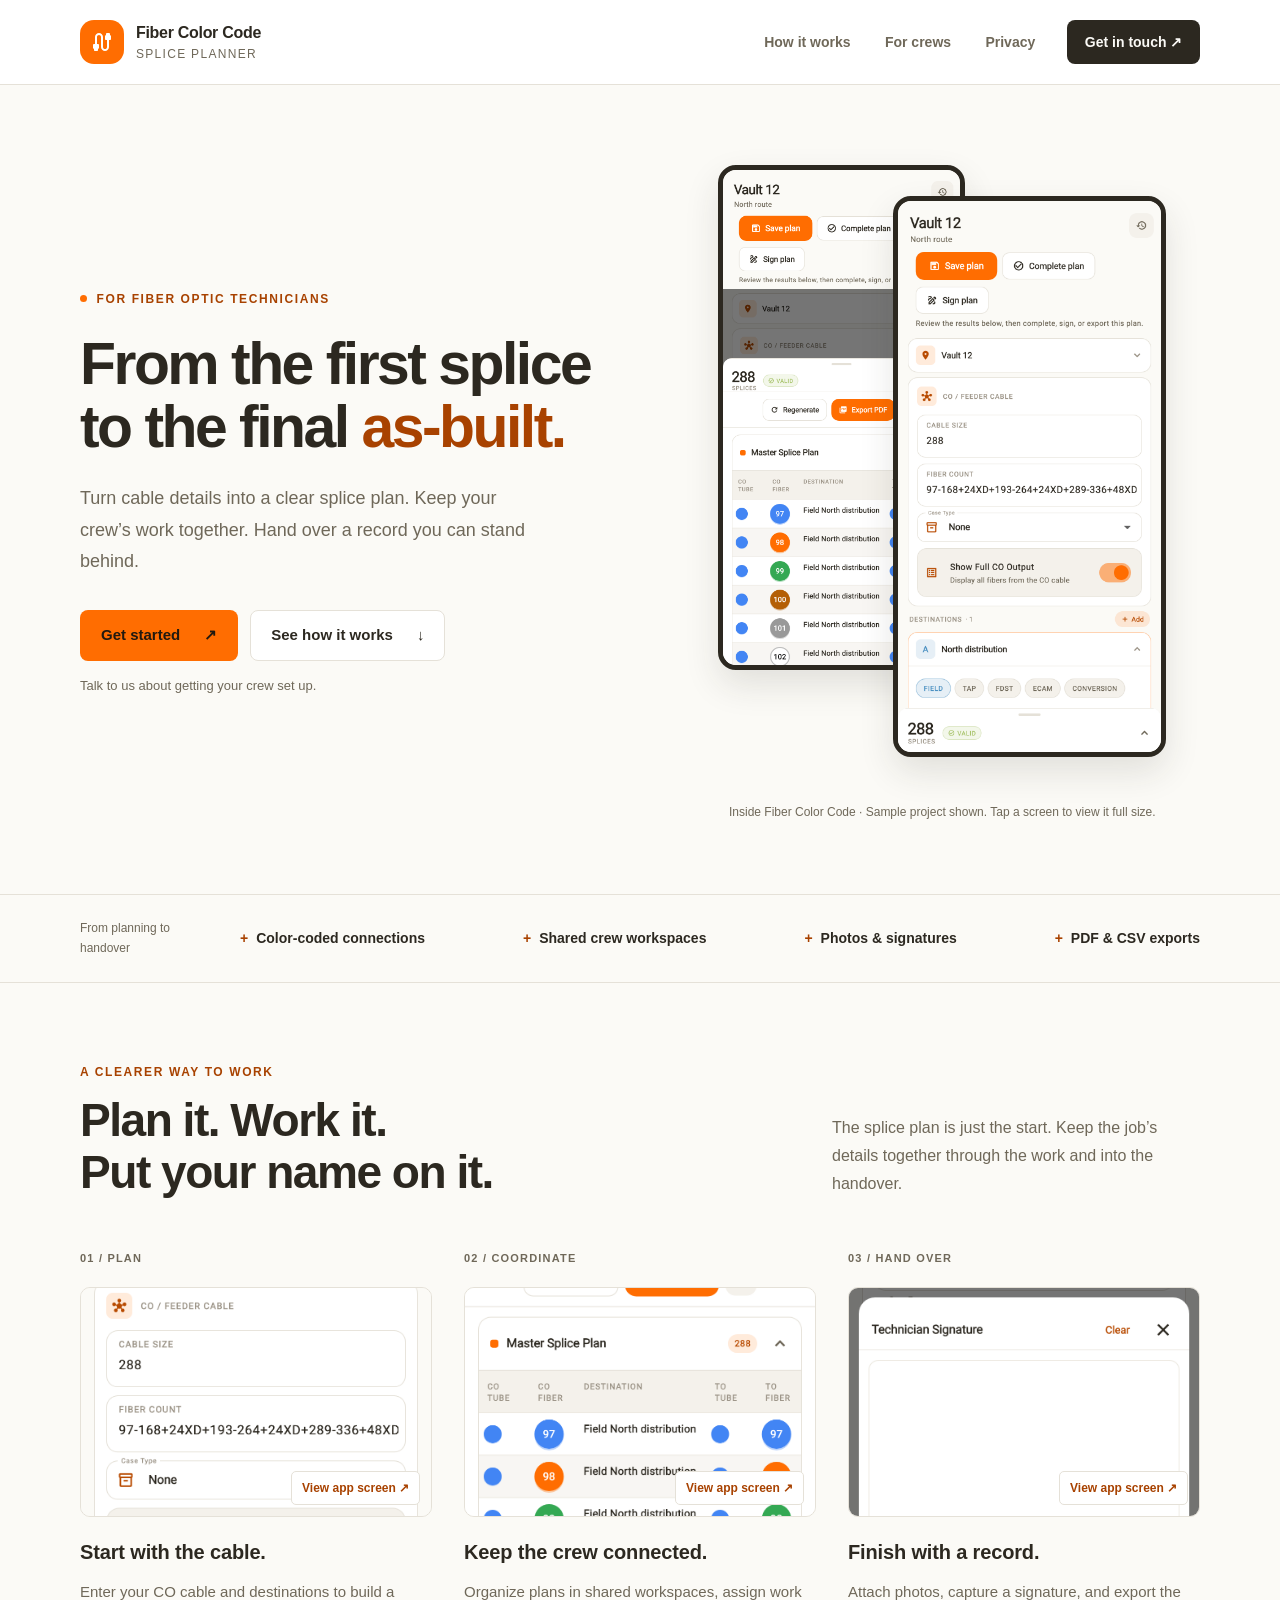
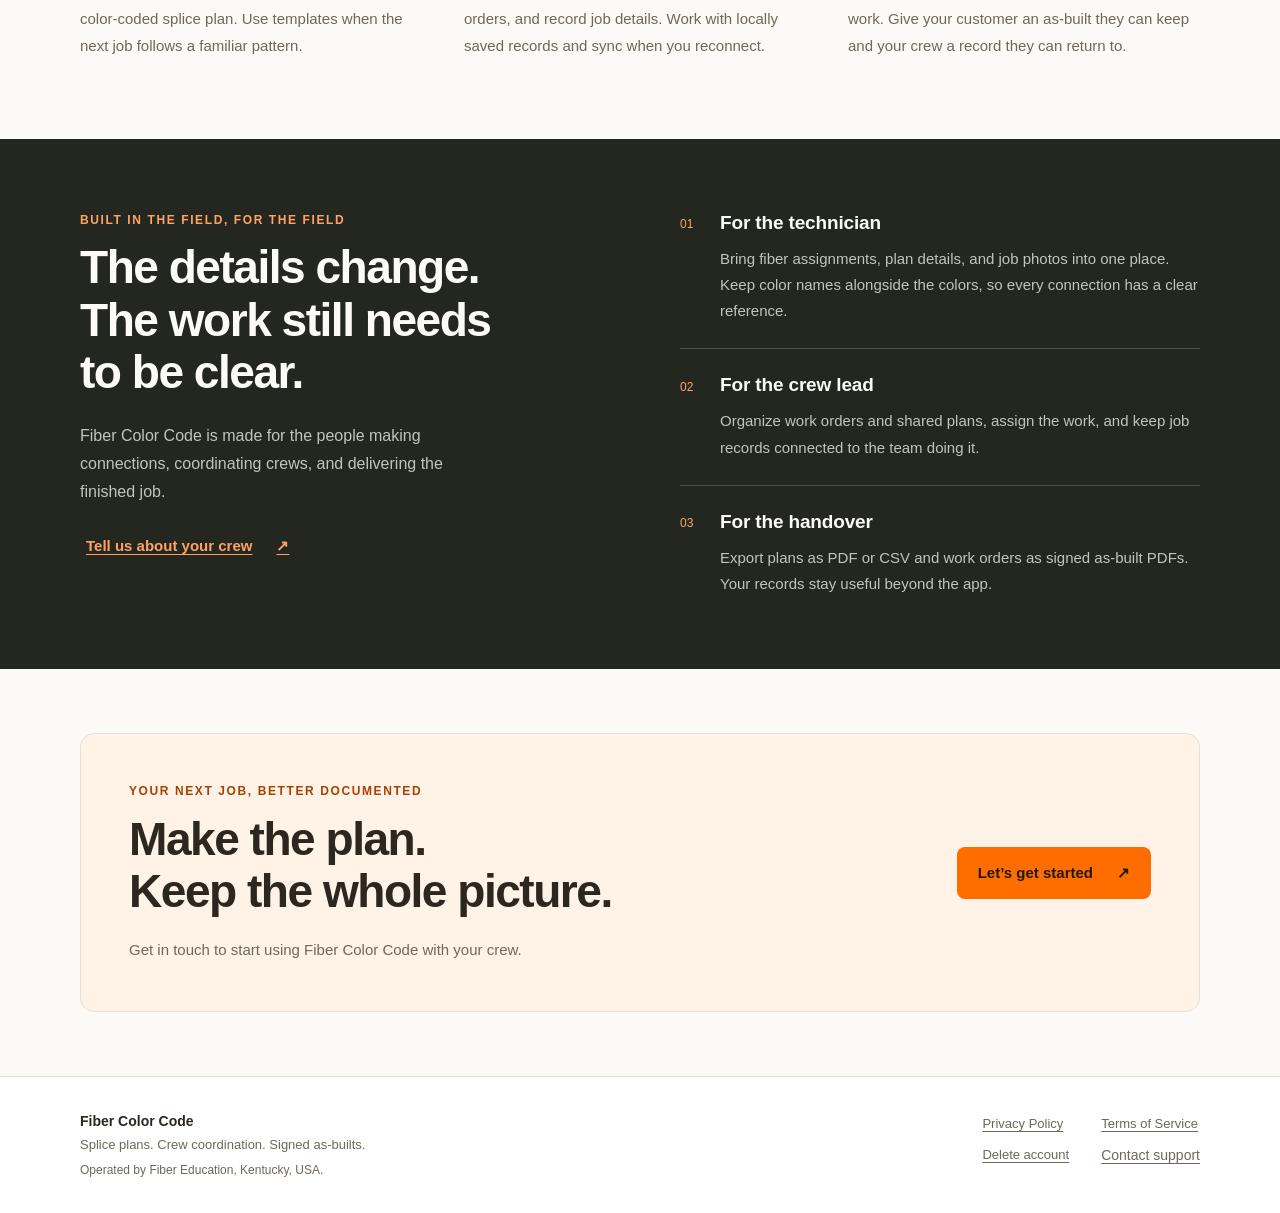
==== index.html @ 075bc96a "Simplify screenshot viewer to image and discreet X" ====
<!doctype html>
<html lang="en">
<head>
<meta charset="utf-8">
<meta name="viewport" content="width=device-width, initial-scale=1">
<meta name="color-scheme" content="light dark">
<title>Fiber Color Code — Splice plans to signed as-builts</title>
<meta name="description" content="Build color-coded splice plans, coordinate your crew, and export signed as-builts with Fiber Color Code.">
<link rel="stylesheet" href="/style.css?v=4560c8ddd776">
<script src="/contact.js?v=d5b825970e53" defer></script>
<script src="/image-viewer.js?v=59cd17def56f" defer></script>
</head>
<body class="product-page">
<a class="skip" href="#main">Skip to content</a>
<header class="site"><div class="wrap">
  <a class="brand" href="/">
    <span class="tile" aria-hidden="true"><svg viewBox="0 -960 960 960"><path d="M200-120q-17 0-28.5-11.5T160-160v-40q-11-11-25.5-17.5T120-240v-120q0-17 11.5-28.5T160-400h40v-280q0-66 47-113t113-47q66 0 113 47t47 113v400q0 33 23.5 56.5T600-200q33 0 56.5-23.5T680-280v-280h-40q-17 0-28.5-11.5T600-600v-120q0-16 14.5-22.5T640-760v-40q0-17 11.5-28.5T680-840h80q17 0 28.5 11.5T800-800v40q11 11 25.5 17.5T840-720v120q0 17-11.5 28.5T800-560h-40v280q0 66-47 113t-113 47q-66 0-113-47t-47-113v-400q0-33-23.5-56.5T360-760q-33 0-56.5 23.5T280-680v280h40q17 0 28.5 11.5T360-360v120q0 16-14.5 22.5T320-200v40q0 17-11.5 28.5T280-120h-80Z"/></svg></span>
    <span class="words">
      <span class="name">Fiber Color Code</span>
      <span class="tag">SPLICE PLANNER</span>
    </span>
  </a>
  <nav aria-label="Main navigation">
    <a href="#workflow">How it works</a>
    <a href="#built-for-crews">For crews</a>
    <a href="/privacy/">Privacy</a>
    <button type="button" class="nav-cta" data-contact>Get in touch <span aria-hidden="true">↗</span></button>
  </nav>
</div></header>

<main id="main" tabindex="-1">
  <section class="product-hero wrap" aria-labelledby="hero-title">
    <div class="hero-copy">
      <p class="eyebrow"><span class="live-dot" aria-hidden="true"></span> For fiber optic technicians</p>
      <h1 id="hero-title">From the first splice<br>to the final <span>as-built.</span></h1>
      <p class="hero-description">Turn cable details into a clear splice plan. Keep your crew’s work together. Hand over a record you can stand behind.</p>
      <div class="hero-actions">
        <button type="button" class="button button-primary" data-contact>Get started <span aria-hidden="true">↗</span></button>
        <a class="button button-secondary" href="#workflow">See how it works <span aria-hidden="true">↓</span></a>
      </div>
      <p class="cta-detail">Talk to us about getting your crew set up.</p>
    </div>
    <figure class="app-showcase">
      <div class="app-screens">
        <a class="app-screen screen-editor" href="/assets/screenshots/plan-editor.png?v=f2ea2e2672f4" aria-label="View full screenshot of the plan editor"><img src="/assets/screenshots/plan-editor.png?v=f2ea2e2672f4" width="860" height="1800" alt="Fiber Color Code plan editor showing Vault 12, a 288-fiber feeder cable with count 97-168+24XD+193-264+24XD+289-336+48XD, and the North distribution destination." decoding="async"></a>
        <a class="app-screen screen-results" href="/assets/screenshots/splice-results.png?v=2e73257bfc4d" aria-label="View full screenshot of the splice results"><img src="/assets/screenshots/splice-results.png?v=2e73257bfc4d" width="860" height="1800" alt="The app’s master splice plan with color-coded tube and fiber assignments, 288 fiber positions, and PDF export." fetchpriority="high" decoding="async"></a>
      </div>
      <figcaption>Inside Fiber Color Code · Sample project shown. Tap a screen to view it full size.</figcaption>
    </figure>
  </section>

  <div class="capability-band">
    <div class="wrap"><p>From planning to handover</p><ul><li>Color-coded connections</li><li>Shared crew workspaces</li><li>Photos &amp; signatures</li><li>PDF &amp; CSV exports</li></ul></div>
  </div>

  <section class="workflow-section wrap" id="workflow" aria-labelledby="workflow-title">
    <div class="section-heading"><div><p class="eyebrow">A clearer way to work</p><h2 id="workflow-title">Plan it. Work it.<br>Put your name on it.</h2></div><p>The splice plan is just the start. Keep the job’s details together through the work and into the handover.</p></div>
    <div class="workflow-grid">
      <article class="workflow-step"><span class="step-number">01 / PLAN</span><a class="screenshot-detail editor-detail" href="/assets/screenshots/plan-editor.png?v=f2ea2e2672f4"><img src="/assets/screenshots/plan-editor.png?v=f2ea2e2672f4" width="860" height="1800" alt="The actual plan editor with feeder cable and destination settings." loading="lazy" decoding="async"><span>View app screen <span aria-hidden="true">↗</span></span></a><h3>Start with the cable.</h3><p>Enter your CO cable and destinations to build a color-coded splice plan. Use templates when the next job follows a familiar pattern.</p></article>
      <article class="workflow-step"><span class="step-number">02 / COORDINATE</span><a class="screenshot-detail results-detail" href="/assets/screenshots/splice-results.png?v=2e73257bfc4d"><img src="/assets/screenshots/splice-results.png?v=2e73257bfc4d" width="860" height="1800" alt="The actual color-coded master splice plan and its PDF export action." loading="lazy" decoding="async"><span>View app screen <span aria-hidden="true">↗</span></span></a><h3>Keep the crew connected.</h3><p>Organize plans in shared workspaces, assign work orders, and record job details. Work with locally saved records and sync when you reconnect.</p></article>
      <article class="workflow-step"><span class="step-number">03 / HAND OVER</span><a class="screenshot-detail signature-detail" href="/assets/screenshots/technician-signature.png?v=12bd86e77040"><img src="/assets/screenshots/technician-signature.png?v=12bd86e77040" width="860" height="1800" alt="The actual technician signature screen with the drawing area and Save Signature button." loading="lazy" decoding="async"><span>View app screen <span aria-hidden="true">↗</span></span></a><h3>Finish with a record.</h3><p>Attach photos, capture a signature, and export the work. Give your customer an as-built they can keep and your crew a record they can return to.</p></article>
    </div>
  </section>

  <section class="crew-section" id="built-for-crews" aria-labelledby="crew-title">
    <div class="wrap crew-layout">
      <div><p class="eyebrow">Built in the field, for the field</p><h2 id="crew-title">The details change.<br>The work still needs<br>to be clear.</h2><p class="crew-intro">Fiber Color Code is made for the people making connections, coordinating crews, and delivering the finished job.</p><button type="button" class="text-link" data-contact>Tell us about your crew <span aria-hidden="true">↗</span></button></div>
      <div class="crew-use-cases">
        <div><span class="role-index">01</span><div><h3>For the technician</h3><p>Bring fiber assignments, plan details, and job photos into one place. Keep color names alongside the colors, so every connection has a clear reference.</p></div></div>
        <div><span class="role-index">02</span><div><h3>For the crew lead</h3><p>Organize work orders and shared plans, assign the work, and keep job records connected to the team doing it.</p></div></div>
        <div><span class="role-index">03</span><div><h3>For the handover</h3><p>Export plans as PDF or CSV and work orders as signed as-built PDFs. Your records stay useful beyond the app.</p></div></div>
      </div>
    </div>
  </section>

  <section class="closing-section wrap" aria-labelledby="closing-title">
    <div class="closing-card"><div><p class="eyebrow">Your next job, better documented</p><h2 id="closing-title">Make the plan.<br>Keep the whole picture.</h2><p>Get in touch to start using Fiber Color Code with your crew.</p></div><button type="button" class="button button-primary" data-contact>Let’s get started <span aria-hidden="true">↗</span></button></div>
  </section>
</main>

<footer class="site product-footer"><div class="wrap">
  <div><strong>Fiber Color Code</strong><p>Splice plans. Crew coordination. Signed as-builts.</p><small>Operated by Fiber Education, Kentucky, USA.</small></div>
  <nav aria-label="Legal and support"><a href="/privacy/">Privacy Policy</a><a href="/terms/">Terms of Service</a><a href="/delete-account/">Delete account</a><button type="button" data-contact>Contact support</button></nav>
</div></footer>
<dialog id="image-viewer" aria-label="App screenshot">
  <button class="image-viewer-close" type="button" aria-label="Close image viewer" autofocus><span aria-hidden="true">×</span></button>
  <div class="image-viewer-stage"><img alt=""></div>
</dialog>
<dialog id="contact-dialog" aria-labelledby="contact-title" aria-describedby="contact-description">
  <button class="dialog-close" type="button" aria-label="Close contact form">×</button>
  <p class="eyebrow">Let’s talk</p>
  <h2 id="contact-title">Let’s talk about your organization.</h2>
  <p id="contact-description">Tell us about your company and what you need from the Organization plan. We’ll get back to you by email.</p>
  <form id="contact-form">
    <div class="contact-fields">
      <label>Name <input name="name" autocomplete="name" maxlength="100" required autofocus></label>
      <label>Email <input name="email" type="email" autocomplete="email" maxlength="254" required></label>
      <label>Company <span class="optional">(optional)</span><input name="company" autocomplete="organization" maxlength="150"></label>
      <label>Phone <span class="optional">(optional)</span><input name="phone" type="tel" autocomplete="tel" maxlength="50"></label>
    </div>
    <label class="contact-message">How can we help?<textarea name="message" rows="4" maxlength="5000" required></textarea></label>
    <div class="contact-trap" aria-hidden="true"><label>Leave this blank<input name="website" tabindex="-1" autocomplete="off"></label></div>
    <p class="contact-privacy">We’ll use these details to respond to your inquiry. <a href="/privacy/" target="_blank" rel="noopener">Privacy Policy</a></p>
    <p id="contact-status" role="status" aria-live="polite" tabindex="-1" hidden></p>
    <button class="button button-primary contact-submit" type="submit">Send message <span aria-hidden="true">↗</span></button>
  </form>
  <div id="contact-success" hidden>
    <p>Thanks for reaching out. We’ll reply to the email address you provided.</p>
    <button class="button button-primary" type="button" data-contact-done>Done</button>
  </div>
</dialog>
<noscript><p class="wrap">Please enable JavaScript to use the contact form. You can also reach us at support@fibercolorcode.app.</p></noscript>
</body>
</html>
---- style.css ----
/* Shared styles for the product site and legal pages. */
:root {
  color-scheme: light;
  --bg: #fbfaf6;
  --surface1: #fff;
  --surface2: #f4f1eb;
  --stroke: #e5e1d8;
  --text: #2c2820;
  --textDim: #6f6859;
  --accent: #ff6d01;
  --accentText: #a84200;
  --accentSoft: #fff2e7;
}
@media (prefers-color-scheme: dark) {
  :root:not([data-theme="light"]) {
    color-scheme: dark;
    --bg: #1a1814;
    --surface1: #211f1a;
    --surface2: #28251f;
    --stroke: #494338;
    --text: #f7f4ef;
    --textDim: #beb5a8;
    --accentText: #ff9c59;
    --accentSoft: #35271c;
  }
}
:root[data-theme="dark"] {
  color-scheme: dark;
  --bg: #1a1814;
  --surface1: #211f1a;
  --surface2: #28251f;
  --stroke: #494338;
  --text: #f7f4ef;
  --textDim: #beb5a8;
  --accentText: #ff9c59;
  --accentSoft: #35271c;
}
* { box-sizing: border-box; }
html { -webkit-text-size-adjust: 100%; scroll-padding-top: 2rem; }
body {
  margin: 0;
  background: var(--bg);
  color: var(--text);
  font-family: -apple-system, BlinkMacSystemFont, "Segoe UI", Roboto, "Helvetica Neue", Arial, sans-serif;
  font-size: 17px;
  line-height: 1.75;
  overflow-wrap: anywhere;
}
a { color: var(--accentText); text-underline-offset: .2em; text-decoration-thickness: 1px; }
a:hover { text-decoration-thickness: 2px; }
.wrap { max-width: 74rem; margin: 0 auto; padding: 3.5rem 2rem 4rem; }
header.site { background: var(--surface1); border-bottom: 1px solid var(--stroke); }
header.site .wrap { padding-top: 1.25rem; padding-bottom: 1.25rem; display: flex; align-items: center; justify-content: space-between; gap: 1.5rem; }
.brand { display: inline-flex; align-items: center; gap: 12px; text-decoration: none; }
.brand .tile { width: 44px; height: 44px; flex: none; border-radius: 14px; background: var(--accent); display: grid; place-items: center; }
.brand .tile svg { width: 24px; height: 24px; fill: white; }
.brand .words { display: flex; flex-direction: column; gap: 5px; }
.brand .name { font-size: 16px; line-height: 1.2; font-weight: 750; letter-spacing: -.3px; color: var(--text); }
.brand .tag { font-size: 12px; letter-spacing: 1.3px; line-height: 1.2; color: var(--textDim); }
header.site nav { display: flex; gap: .35rem; flex-wrap: wrap; }
header.site nav a { padding: .6rem .9rem; font-size: 14px; font-weight: 600; color: var(--textDim); text-decoration: none; border-radius: 8px; }
header.site nav a:hover { background: var(--surface2); color: var(--text); }
header.site nav a[aria-current="page"] { background: var(--accentSoft); color: var(--accentText); }
h1, h2, h3 { line-height: 1.25; text-wrap: balance; }
h1 { font-size: clamp(2.2rem, 4.5vw, 3.4rem); margin: 0 0 1rem; letter-spacing: -1.6px; font-weight: 750; }
h2 { font-size: 1.35rem; margin: 2.75rem 0 1rem; letter-spacing: -.45px; }
h3 { font-size: 1.06rem; margin: 1.8rem 0 .65rem; letter-spacing: -.15px; }
p { margin: 0 0 1.1rem; }
.eyebrow, .section-label, .toc-label { font-size: 12px; line-height: 1.5; letter-spacing: 1.6px; text-transform: uppercase; font-weight: 700; }
.eyebrow { color: var(--accentText); margin-bottom: .8rem; }
.updated { color: var(--textDim); font-size: 14px; margin: 0; }
.lede { font-size: 18px; color: var(--textDim); line-height: 1.8; }
.back-link { display: inline-block; font-size: 14px; text-decoration: none; color: var(--textDim); margin-bottom: 2rem; padding: .3rem 0; }
.back-link:hover, .back-top:hover { color: var(--accentText); text-decoration: underline; }
.document { display: grid; grid-template-columns: 15rem minmax(0, 1fr); column-gap: 3.5rem; row-gap: 2.5rem; align-items: start; }
.document-header { grid-column: 1 / -1; padding-bottom: 2.25rem; border-bottom: 1px solid var(--stroke); }
.toc-desktop { position: sticky; top: 1.5rem; max-height: calc(100dvh - 3rem); overflow-y: auto; padding: .4rem; margin: -.4rem; }
.toc-label { color: var(--textDim); margin-bottom: .8rem; }
.toc ul { list-style: none; padding: 0; margin: 0; }
.toc li { margin: 0; }
.toc li a { display: block; padding: .5rem .7rem; margin-left: -.7rem; color: var(--textDim); font-size: 14px; line-height: 1.5; text-decoration: none; border-radius: 6px; }
.toc li a:hover { color: var(--accentText); background: var(--accentSoft); }
.back-top { display: inline-block; padding: .65rem 0; margin-top: 1rem; font-size: 14px; color: var(--textDim); text-decoration: none; }
.toc-mobile { display: none; }
.document-body { min-width: 0; }
article { padding: 2.5rem; background: var(--surface1); border: 1px solid var(--stroke); border-radius: 16px; }
article > :last-child { margin-bottom: 0; }
article h2 { border-top: 1px solid var(--stroke); padding-top: 2rem; scroll-margin-top: 2rem; }
article h2:target { color: var(--accentText); }
ul, ol { padding-left: 1.4rem; margin: .8rem 0 1.25rem; }
li { margin: .5rem 0; padding-left: .15rem; }
li::marker { color: var(--textDim); }
.note { background: var(--accentSoft); border-left: 3px solid var(--accent); border-radius: 0 10px 10px 0; padding: 1.2rem 1.4rem; margin: 1.5rem 0; }
.note p:last-child, .card p:last-child { margin-bottom: 0; }
.card { padding: 1.4rem; margin: 1rem 0; border: 1px solid var(--stroke); border-radius: 12px; background: var(--surface1); }
.card h3 { margin-top: 0; }
.card ul:last-child { margin-bottom: 0; }
.scroll { overflow-x: auto; margin: 1.5rem 0; border: 1px solid var(--stroke); border-radius: 10px; }
table { width: 100%; border-collapse: collapse; font-size: 15px; line-height: 1.6; }
th, td { text-align: left; padding: .9rem 1rem; vertical-align: top; border-bottom: 1px solid var(--stroke); }
th { background: var(--surface2); font-size: 14px; font-weight: 650; }
tbody tr:last-child td { border-bottom: 0; }
tbody tr:nth-child(even) { background: var(--bg); }
code { background: var(--surface2); border-radius: 5px; padding: .15em .35em; font-size: .9em; }
.home { padding-top: 4.5rem; }
.home > .lede { margin-bottom: 3rem; }
.section-label { margin: 0 0 1rem; color: var(--textDim); }
.document-cards { display: grid; grid-template-columns: repeat(3, minmax(0, 1fr)); gap: 1rem; }
.document-cards .card { position: relative; margin: 0; padding: 2rem 1.5rem 3.75rem; border-top: 3px solid var(--accent); }
.document-cards .card::after { content: "↗"; position: absolute; bottom: 1.2rem; right: 1.5rem; color: var(--accentText); font-size: 24px; pointer-events: none; }
.document-cards h3 { font-size: 1.2rem; }
.document-cards h3 a { text-decoration: none; color: var(--text); }
.document-cards h3 a::after { content: ""; position: absolute; inset: 0; border-radius: 12px; }
.document-cards .card:hover { background: var(--accentSoft); border-color: var(--accentText); }
.document-cards .card:focus-within { outline: 2px solid var(--accentText); outline-offset: 3px; }
.document-cards p { font-size: 16px; color: var(--textDim); }
.contact-panel { display: flex; justify-content: space-between; align-items: center; gap: 2rem; margin-top: 2rem; padding: 1.75rem 2rem; border: 1px solid var(--stroke); border-radius: 12px; }
.contact-panel h2, .contact-panel p { margin: 0; }
.contact-panel .eyebrow { margin-bottom: .4rem; }
.contact-panel > p { font-size: 15px; }
.about-app { max-width: 44rem; margin-top: 3.5rem; }
.about-app p { color: var(--textDim); font-size: 16px; }
footer.site { background: var(--surface1); border-top: 1px solid var(--stroke); color: var(--textDim); font-size: 14px; }
footer.site .wrap { padding-top: 2rem; padding-bottom: 2rem; }
footer.site p { margin: 0; }
footer.site strong { color: var(--text); }
footer.site a { display: inline-block; padding: .5rem 0; color: var(--textDim); }
a:focus-visible, summary:focus-visible, .scroll:focus-visible { outline: 2px solid var(--accentText); outline-offset: 4px; border-radius: 4px; }
.skip { position: absolute; left: -9999px; top: 0; z-index: 10; padding: .7rem 1rem; background: var(--surface1); border: 2px solid var(--accentText); }
.skip:focus { left: 0; }
main:focus { outline: none; }
@media (max-width: 960px) {
  .document { column-gap: 2rem; grid-template-columns: 12rem minmax(0, 1fr); }
  article { padding: 1.75rem; }
  .document-cards { gap: .75rem; }
  .document-cards .card { padding: 1.5rem 1.25rem 3.5rem; }
}
@media (max-width: 900px) {
  .wrap { padding: 2rem 1.25rem 3rem; }
  header.site .wrap { flex-wrap: wrap; gap: 1rem; padding-top: 1rem; padding-bottom: .75rem; }
  header.site nav { width: 100%; gap: .25rem; }
  header.site nav a { flex: 1 1 auto; white-space: nowrap; text-align: center; padding: .65rem .4rem; }
  .document { display: block; }
  .document-header { padding-bottom: 1.75rem; margin-bottom: 1.5rem; }
  .back-link { margin-bottom: 1.25rem; }
  h1 { letter-spacing: -1px; }
  .toc-desktop { display: none; }
  .toc-mobile { display: block; margin-bottom: 1.5rem; border: 1px solid var(--stroke); border-radius: 10px; background: var(--surface1); }
  .toc-mobile summary { padding: 1rem; font-size: 15px; font-weight: 650; cursor: pointer; }
  .toc-mobile summary span { float: right; font-size: 14px; font-weight: 400; color: var(--textDim); }
  .toc-mobile .toc { padding: 0 1.5rem 1rem; }
  .toc li a { padding-top: .75rem; padding-bottom: .75rem; }
  article { padding: 0; border: 0; background: transparent; }
  article h2 { font-size: 1.3rem; }
  .document-cards { grid-template-columns: 1fr; gap: 1rem; }
  .document-cards .card { padding: 1.5rem 3.5rem 1.5rem 1.5rem; }
  .document-cards .card::after { top: 1.1rem; bottom: auto; right: 1.25rem; }
  .home { padding-top: 2.5rem; }
  .home > .lede { margin-bottom: 2rem; }
  .contact-panel { align-items: flex-start; flex-direction: column; gap: 1rem; padding: 1.5rem; }
  .about-app { margin-top: 2.5rem; }
  table { min-width: 32rem; }
}
@media print {
  :root { color-scheme: light; --bg: #fff; --surface1: #fff; --surface2: #f5f5f5; --text: #000; --textDim: #333; --stroke: #ccc; --accentText: #000; --accentSoft: #f5f5f5; }
  header.site, footer.site, .skip, .toc-desktop, .toc-mobile, .back-link, .back-top { display: none; }
  body { font-size: 11pt; line-height: 1.55; }
  .wrap { max-width: none; padding: 0; }
  .document { display: block; }
  .document-header { margin-bottom: 1.5rem; padding-bottom: 1rem; }
  h1 { font-size: 26pt; }
  article { padding: 0; border: 0; }
  h2, h3 { break-after: avoid; }
  .note, tr { break-inside: avoid; }
  .scroll { overflow: visible; border: 0; }
  table { min-width: 0; font-size: 10pt; }
  a { color: #000; }
  @page { margin: 18mm; }
}

/* Product homepage — deliberately separate from legal document layouts. */
.visually-hidden { position: absolute; width: 1px; height: 1px; padding: 0; margin: -1px; overflow: hidden; clip-path: inset(50%); white-space: nowrap; border: 0; }
.product-page header.site .nav-cta { background: var(--text); color: var(--bg); margin-left: .75rem; padding-inline: 1.1rem; }
.product-hero { display: grid; grid-template-columns: 1.08fr 1fr; align-items: center; gap: 3rem; padding-top: 5rem; padding-bottom: 4.5rem; }
.hero-copy h1 { font-size: clamp(2.8rem, 4.6vw, 4.15rem); line-height: 1.08; letter-spacing: -2.5px; margin-bottom: 1.5rem; }
.hero-copy h1 span { color: var(--accentText); }
.hero-copy .eyebrow { display: flex; align-items: center; gap: .6rem; font-size: 12px; margin-bottom: 1.5rem; }
.live-dot { width: 7px; height: 7px; background: var(--accent); border-radius: 50%; }
.hero-description { font-size: 18px; line-height: 1.75; max-width: 29rem; color: var(--textDim); }
.hero-actions { display: flex; gap: .75rem; flex-wrap: wrap; margin-top: 2rem; }
.button { display: inline-flex; align-items: center; justify-content: space-between; gap: 1.5rem; padding: .85rem 1.25rem; border: 1px solid transparent; border-radius: 8px; text-decoration: none; font-size: 15px; font-weight: 650; line-height: 1.5; min-height: 50px; }
.button-primary { background: var(--accent); color: #21190f; }
.button-primary:hover { background: #ff8b36; }
.button-secondary { border-color: var(--stroke); background: var(--surface1); color: var(--text); }
.button-secondary:hover { background: var(--surface2); }
.cta-detail { font-size: 13px; color: var(--textDim); margin: .85rem 0 0; }
.capability-band { border-block: 1px solid var(--stroke); }
.capability-band .wrap { display: flex; align-items: center; gap: 2rem; padding-top: 1.5rem; padding-bottom: 1.5rem; }
.capability-band p { font-size: 12px; color: var(--textDim); margin: 0; max-width: 8rem; line-height: 1.6; }
.capability-band ul { display: flex; flex: 1; justify-content: space-between; gap: 1.25rem; padding: 0; list-style: none; margin: 0; }
.capability-band li { font-size: 14px; font-weight: 600; padding: 0; margin: 0; }
.capability-band li::before { content: "+"; color: var(--accentText); margin-right: .5rem; }
.workflow-section { padding-top: 5rem; padding-bottom: 5rem; scroll-margin-top: 1.5rem; }
.section-heading { display: flex; justify-content: space-between; align-items: end; gap: 3rem; margin-bottom: 2.75rem; }
.section-heading h2, .crew-section h2, .closing-card h2 { margin: 0; font-size: clamp(2rem, 3.6vw, 3rem); letter-spacing: -1.5px; line-height: 1.13; }
.section-heading > p { max-width: 23rem; margin: 0; font-size: 16px; color: var(--textDim); }
.workflow-grid { display: grid; grid-template-columns: repeat(3, minmax(0, 1fr)); gap: 2rem; }
.workflow-step { background: transparent; border: 0; border-radius: 0; padding: 0; }
.step-number { font-size: 11px; font-weight: 650; letter-spacing: 1.2px; color: var(--textDim); }
.step-visual { height: 140px; margin: 1rem 0 1.4rem; background: var(--surface2); border-radius: 10px; overflow: hidden; }
.workflow-step h3 { font-size: 20px; margin: 0 0 .8rem; }
.workflow-step p { font-size: 15px; color: var(--textDim); line-height: 1.8; }
.crew-section { background: #242720; color: #fbfaf6; scroll-margin-top: 0; }
.crew-layout { display: grid; grid-template-columns: 1fr 1fr; gap: 5rem; padding-top: 4.5rem; padding-bottom: 4.5rem; }
.crew-section .eyebrow { color: #ffa365; }.crew-section p { color: #c1c5b9; }
.crew-section .crew-intro { font-size: 16px; max-width: 25rem; margin-top: 1.5rem; }
.text-link { display: inline-flex; gap: 1.5rem; align-items: center; padding-block: .6rem; font-weight: 600; font-size: 15px; color: #ffa365; }
.crew-use-cases > div { display: flex; align-items: start; gap: 1.25rem; border-bottom: 1px solid #4a4e42; padding: 1.5rem 0; }
.crew-use-cases > div:first-child { padding-top: 0; }.crew-use-cases > div:last-child { border-bottom: 0; padding-bottom: 0; }
.role-index { flex: 0 0 1.25rem; white-space: nowrap; font-size: 12px; color: #ffa365; margin-top: .2rem; }
.crew-use-cases h3 { margin: 0 0 .7rem; font-size: 19px; }.crew-use-cases p { margin: 0; font-size: 15px; }
.closing-section { padding-top: 4rem; padding-bottom: 4rem; }
.closing-card { background: var(--accentSoft); border: 1px solid var(--stroke); padding: 3rem; border-radius: 14px; display: flex; justify-content: space-between; align-items: center; gap: 2rem; }
.closing-card p:last-child { color: var(--textDim); font-size: 15px; margin-top: 1.25rem; margin-bottom: 0; }
.closing-card .button { flex-shrink: 0; }
.product-footer .wrap { display: flex; justify-content: space-between; gap: 2rem; }
.product-footer p { margin: .5rem 0; font-size: 13px; }.product-footer small { font-size: 12px; }
.product-footer nav { display: grid; grid-template-columns: auto auto; column-gap: 2rem; align-content: start; }.product-footer nav a { font-size: 13px; padding: .25rem 0; }
@media (max-width: 1050px) {
  .product-hero { gap: 2rem; }.hero-copy h1 { font-size: 3.1rem; }
  .hero-actions { flex-direction: column; align-items: start; }
  .capability-band ul { flex-wrap: wrap; }.capability-band li { flex: 1 1 40%; }
}
@media (max-width: 900px) {
  .product-page header.site nav a { flex: 0 1 auto; }
  .product-page header.site nav { justify-content: space-between; gap: .5rem; }
  .product-page header.site .nav-cta { margin-left: auto; }
  .product-hero { grid-template-columns: 1fr; padding-top: 3rem; gap: 2.5rem; }
  .hero-copy { max-width: 38rem; }.hero-copy h1 { font-size: clamp(2.6rem, 7vw, 4rem); }
  .hero-actions { flex-direction: row; }
  .plan-preview { width: 100%; max-width: 35rem; justify-self: center; transform: none; }
  .section-heading { align-items: start; flex-direction: column; gap: 1.25rem; }.section-heading > p { max-width: 35rem; }
  .workflow-grid { gap: 1.25rem; }.workflow-step h3 { font-size: 18px; }
  .crew-layout { gap: 2.5rem; }.closing-card { padding: 2rem; }
}
@media (max-width: 600px) {
  .product-page header.site nav { gap: .25rem; }.product-page header.site nav a { font-size: 12px; padding: .65rem .25rem; }.product-page header.site .nav-cta { padding-inline: .75rem; }
  .hero-copy h1 { letter-spacing: -1.7px; }.hero-description { font-size: 17px; }
  .hero-actions { gap: .65rem; }.button { font-size: 14px; padding: .85rem 1rem; gap: .8rem; }
  .preview-content { padding: 1rem; }.preview-heading h2 { font-size: 16px; }.preview-heading .micro-label { font-size: 9px; }
  .splice-table th, .splice-table td { padding: .6rem .4rem; }.fiber-dot { margin-right: .35rem; }
  .preview-bottom { align-items: start; }.preview-bottom > span:first-child { max-width: 12rem; }
  .capability-band .wrap { display: block; padding-block: 1.5rem; }.capability-band p { max-width: none; margin-bottom: 1rem; }.capability-band ul { display: grid; grid-template-columns: 1fr 1fr; gap: .75rem; }.capability-band li { font-size: 12px; }
  .workflow-section { padding-block: 3rem; }.workflow-grid { grid-template-columns: 1fr; gap: 2rem; }.step-visual { height: 135px; }.workflow-step h3 { font-size: 21px; }
  .crew-layout { grid-template-columns: 1fr; padding-block: 3rem; gap: 2.5rem; }.crew-section h2 br:nth-child(2) { display: none; }
  .closing-section { padding-block: 2.5rem; }.closing-card { padding: 1.5rem; flex-direction: column; align-items: start; }.closing-card h2 { font-size: 2.2rem; }
  .product-footer .wrap { flex-direction: column; gap: 1.5rem; }.product-footer nav { grid-template-columns: 1fr 1fr; gap: .5rem 1rem; }
}
@media print {
  .product-hero, .workflow-grid, .crew-layout { display: block; }.plan-preview { max-width: 30rem; transform: none; }
  .hero-actions, .closing-section { display: none; }.crew-section { background: white; color: black; }.crew-section p { color: #333; }
}

/* Captured production app screens; framing never changes the screenshot pixels. */
.app-showcase { margin: 0; min-width: 0; }
.app-screens { position: relative; aspect-ratio: .72; max-width: 28rem; margin-inline: auto; }
.app-screen { display: block; position: absolute; width: 61%; border: 5px solid #2c2820; border-radius: 18px; overflow: hidden; background: #fbfaf6; box-shadow: 0 15px 35px #2c28201f; }
.app-screen img { display: block; width: 100%; height: auto; }
.screen-editor { right: 0; top: 5%; z-index: 2; }
.screen-results { left: 0; top: 0; width: 55%; }
.app-showcase figcaption { margin-top: 1rem; text-align: center; font-size: 12px; line-height: 1.6; color: var(--textDim); }
.screenshot-detail { display: block; position: relative; height: 230px; margin: 1rem 0 1.4rem; overflow: hidden; border: 1px solid var(--stroke); border-radius: 10px; background: #fbfaf6; }
.screenshot-detail img { display: block; width: 100%; height: 100%; object-fit: cover; }
.editor-detail img { object-position: center 48%; }
.results-detail img { object-position: center 72%; }
.signature-detail img { object-position: center 80%; }
.screenshot-detail > span { position: absolute; bottom: .7rem; right: .7rem; padding: .35rem .6rem; font-size: 12px; font-weight: 600; background: var(--surface1); color: var(--accentText); border: 1px solid var(--stroke); border-radius: 5px; }
.screenshot-detail:hover { border-color: var(--accentText); }
@media (max-width: 900px) {
  .app-showcase { width: 100%; max-width: 33rem; justify-self: center; }
  .app-screen { border-width: 4px; }
}
@media (max-width: 600px) {
  .app-screens { aspect-ratio: .72; }
  .app-screen { border-radius: 12px; border-width: 3px; }
  .app-showcase figcaption { max-width: 20rem; margin-inline: auto; }
  .screenshot-detail { height: 240px; }
}
@media print {
  .app-showcase { max-width: 25rem; }
  .screenshot-detail { break-inside: avoid; }
}

/* Screenshot viewer with a discreet, accessible close control. */
html.image-viewer-open, .image-viewer-open body { overflow: hidden; }
#image-viewer { position: fixed; inset: 0; width: 100%; height: 100dvh; max-width: none; max-height: none; margin: 0; padding: 0; border: 0; background: #15120d; color: #fff; }
#image-viewer[open] { display: flex; flex-direction: column; }
#image-viewer::backdrop { background: #15120d; }
.image-viewer-close { position: absolute; top: max(.35rem, env(safe-area-inset-top)); right: max(.35rem, env(safe-area-inset-right)); z-index: 1; display: grid; place-items: center; width: 44px; height: 44px; padding: 0; border: 0; border-radius: 50%; background: transparent; color: #ffffffb3; font-size: 28px; line-height: 1; }
.image-viewer-close:hover, .image-viewer-close:focus-visible { color: #fff; }
.image-viewer-stage { display: flex; align-items: center; justify-content: center; flex: 1; min-height: 0; padding: calc(3.25rem + env(safe-area-inset-top)) 1rem max(1rem, env(safe-area-inset-bottom)); }
.image-viewer-stage img { display: block; width: auto; height: auto; max-width: 100%; max-height: 100%; object-fit: contain; }

/* Contact dialog */
button, input, textarea { font: inherit; }
button { cursor: pointer; }
button:focus-visible, input:focus-visible, textarea:focus-visible, #contact-status:focus-visible { outline: 2px solid var(--accentText); outline-offset: 4px; }

header.site nav button[data-contact] { border: 0; border-radius: 8px; font-size: 14px; font-weight: 600; }
button.text-link { background: transparent; border: 0; color: #ffa365; text-decoration: underline; text-underline-offset: .2em; }
.product-footer button[data-contact] { background: transparent; border: 0; padding: 0; color: var(--textDim); font-size: 14px; text-decoration: underline; text-underline-offset: .2em; }
.contact-open { overflow: hidden; }
#contact-dialog { position: fixed; width: min(600px, calc(100% - 2rem)); max-height: calc(100dvh - 2rem); margin: auto; padding: 2rem; border: 1px solid var(--stroke); border-radius: 18px; background: var(--surface1); color: var(--text); box-shadow: 0 24px 90px #0004; overflow-y: auto; }
#contact-dialog::backdrop { background: #15120dcc; backdrop-filter: blur(4px); }
#contact-dialog h2 { margin: 0 2rem .75rem 0; font-size: clamp(1.6rem, 4vw, 2rem); letter-spacing: -.7px; }
#contact-description, #contact-success p { color: var(--textDim); font-size: 15px; line-height: 1.6; }
.dialog-close { position: absolute; top: .6rem; right: .6rem; width: 44px; height: 44px; padding: 0; border: 0; border-radius: 50%; background: transparent; color: var(--textDim); font-size: 28px; line-height: 1; }
.dialog-close:hover { background: var(--surface2); }
.contact-fields { display: grid; grid-template-columns: 1fr 1fr; gap: 1rem; }
#contact-form label { display: block; font-size: 14px; font-weight: 600; line-height: 1.5; }
#contact-form .optional { color: var(--textDim); font-weight: 400; }
#contact-form input, #contact-form textarea { display: block; width: 100%; margin-top: .4rem; padding: .65rem .8rem; border: 1px solid var(--stroke); border-radius: 8px; background: var(--bg); color: var(--text); font-size: 16px; line-height: 1.5; }
#contact-form textarea { resize: vertical; min-height: 110px; }
.contact-message { margin-top: 1rem; }
.contact-privacy { margin: 1rem 0; color: var(--textDim); font-size: 12px; line-height: 1.6; }
.contact-submit { width: 100%; }
#contact-status { font-size: 14px; line-height: 1.6; padding: .75rem; border-radius: 8px; background: var(--accentSoft); }
.contact-trap { position: absolute; width: 1px; height: 1px; overflow: hidden; clip-path: inset(50%); }
#contact-dialog [hidden] { display: none; }
#contact-dialog :disabled { cursor: wait; opacity: .65; }
@media (max-width: 520px) {
  #contact-dialog { padding: 1.4rem; }
  .contact-fields { grid-template-columns: 1fr; gap: .8rem; }
  header.site nav button[data-contact] { font-size: 12px; }
}
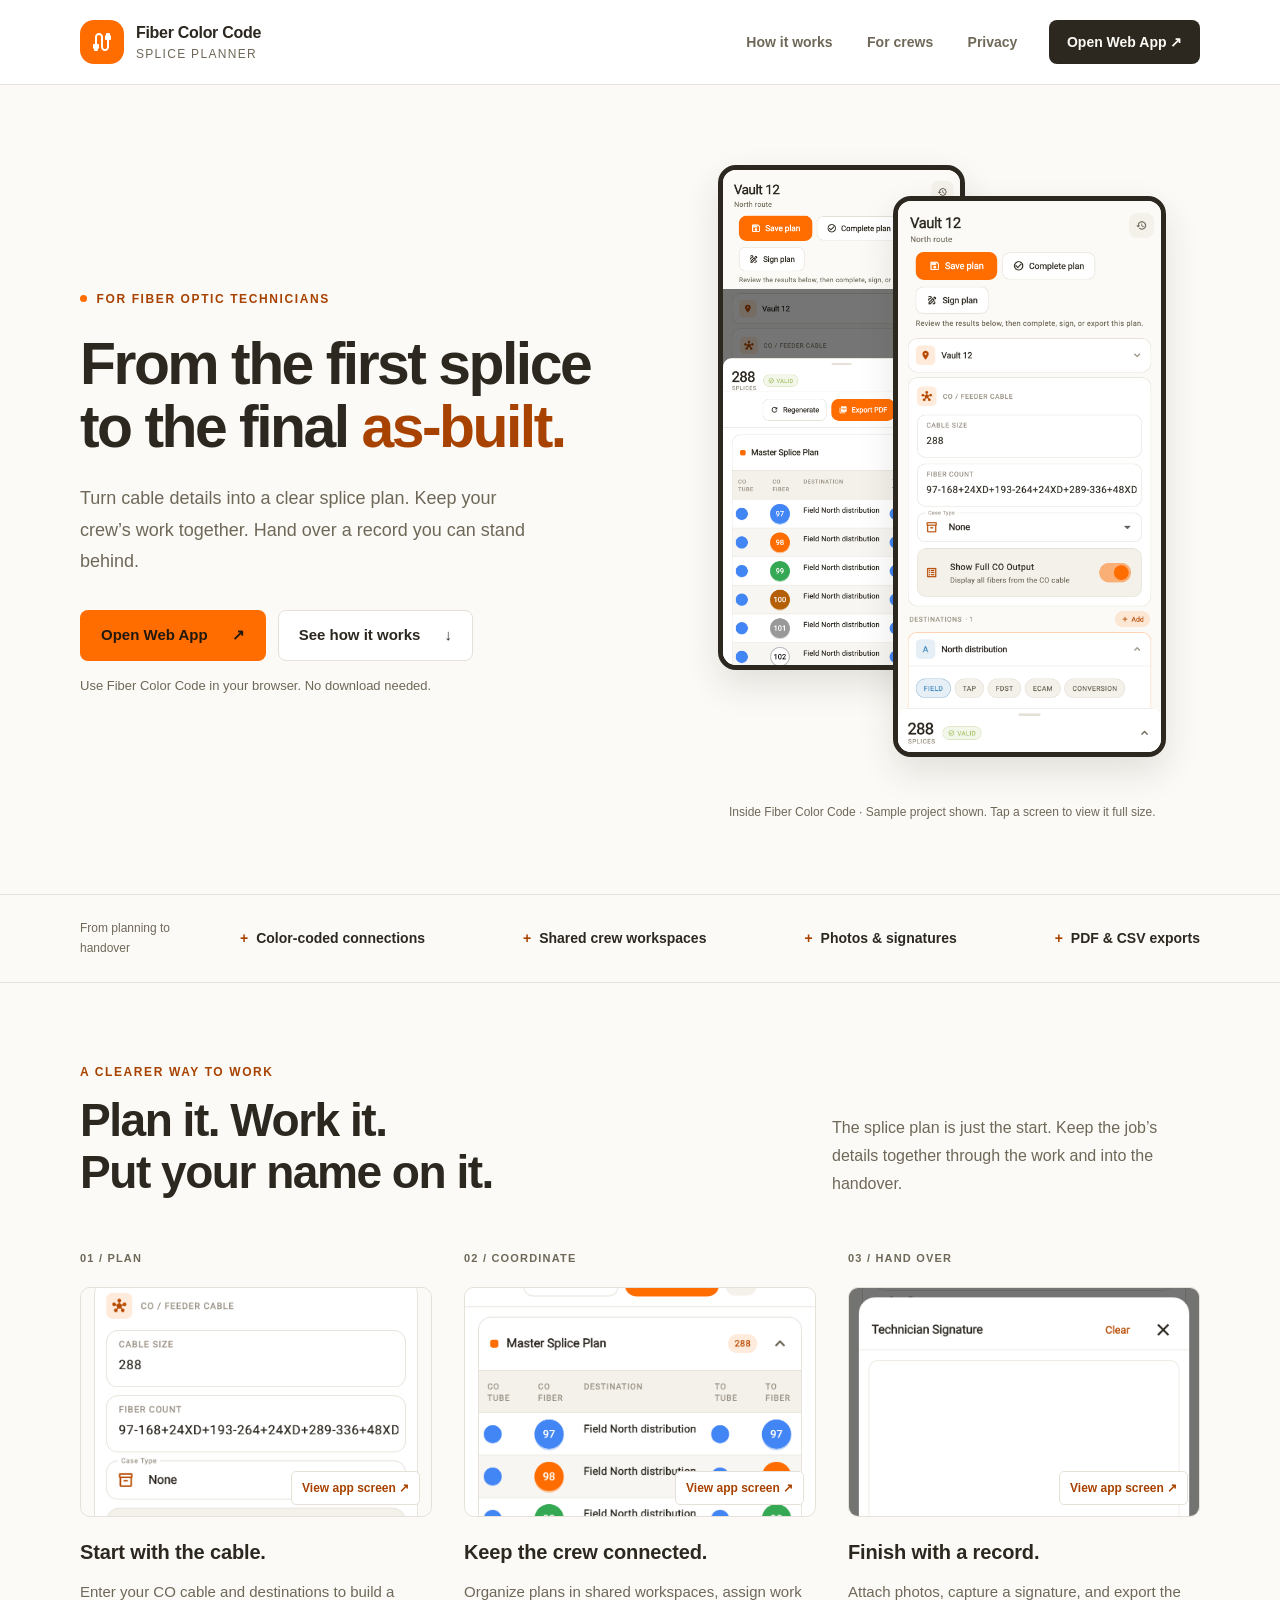
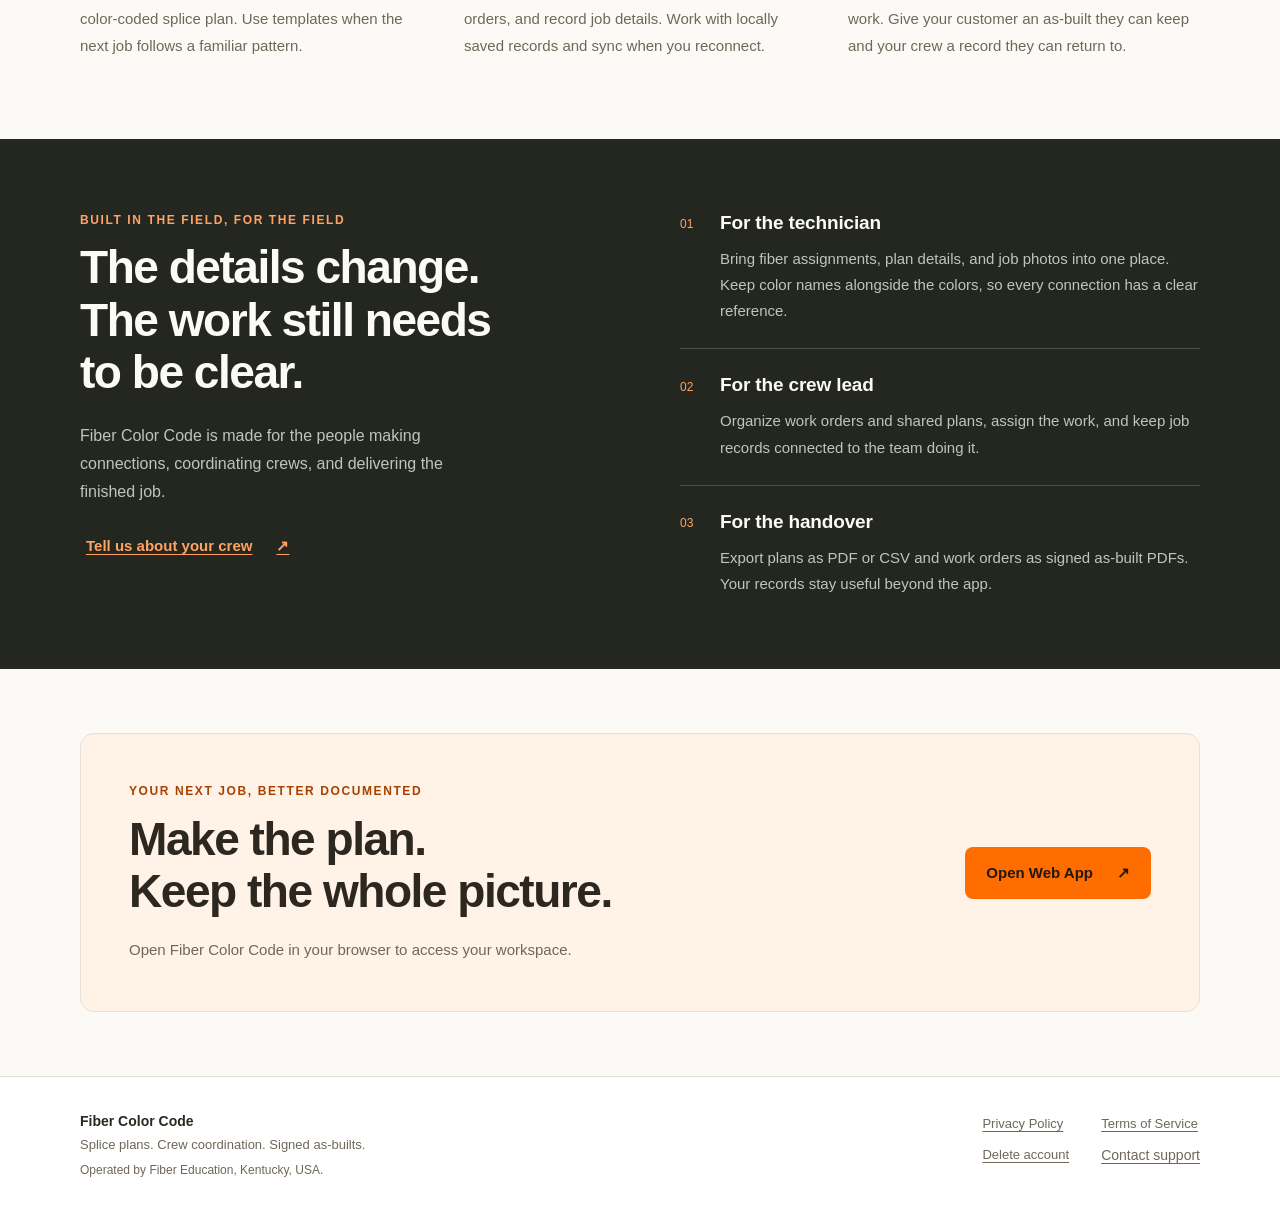
==== commit b2af76c3: "Link homepage calls to action to the live web app" ====
--- a/index.html
+++ b/index.html
@@ -4,6 +4,8 @@
 <meta charset="utf-8">
 <meta name="viewport" content="width=device-width, initial-scale=1">
 <meta name="color-scheme" content="light dark">
+<link rel="icon" href="/favicon.ico?v=e5d580421880" sizes="16x16 32x32 48x48">
+<link rel="icon" href="/favicon.svg?v=b155efc8fcce" type="image/svg+xml" sizes="any">
 <title>Fiber Color Code — Splice plans to signed as-builts</title>
 <meta name="description" content="Build color-coded splice plans, coordinate your crew, and export signed as-builts with Fiber Color Code.">
 <link rel="stylesheet" href="/style.css?v=4560c8ddd776">
@@ -24,7 +26,7 @@
     <a href="#workflow">How it works</a>
     <a href="#built-for-crews">For crews</a>
     <a href="/privacy/">Privacy</a>
-    <button type="button" class="nav-cta" data-contact>Get in touch <span aria-hidden="true">↗</span></button>
+    <a class="nav-cta" href="https://web.fibercolorcode.app/">Open Web App <span aria-hidden="true">↗</span></a>
   </nav>
 </div></header>
 
@@ -35,10 +37,10 @@
       <h1 id="hero-title">From the first splice<br>to the final <span>as-built.</span></h1>
       <p class="hero-description">Turn cable details into a clear splice plan. Keep your crew’s work together. Hand over a record you can stand behind.</p>
       <div class="hero-actions">
-        <button type="button" class="button button-primary" data-contact>Get started <span aria-hidden="true">↗</span></button>
+        <a class="button button-primary" href="https://web.fibercolorcode.app/">Open Web App <span aria-hidden="true">↗</span></a>
         <a class="button button-secondary" href="#workflow">See how it works <span aria-hidden="true">↓</span></a>
       </div>
-      <p class="cta-detail">Talk to us about getting your crew set up.</p>
+      <p class="cta-detail">Use Fiber Color Code in your browser. No download needed.</p>
     </div>
     <figure class="app-showcase">
       <div class="app-screens">
@@ -74,7 +76,7 @@
   </section>
 
   <section class="closing-section wrap" aria-labelledby="closing-title">
-    <div class="closing-card"><div><p class="eyebrow">Your next job, better documented</p><h2 id="closing-title">Make the plan.<br>Keep the whole picture.</h2><p>Get in touch to start using Fiber Color Code with your crew.</p></div><button type="button" class="button button-primary" data-contact>Let’s get started <span aria-hidden="true">↗</span></button></div>
+    <div class="closing-card"><div><p class="eyebrow">Your next job, better documented</p><h2 id="closing-title">Make the plan.<br>Keep the whole picture.</h2><p>Open Fiber Color Code in your browser to access your workspace.</p></div><a class="button button-primary" href="https://web.fibercolorcode.app/">Open Web App <span aria-hidden="true">↗</span></a></div>
   </section>
 </main>
 
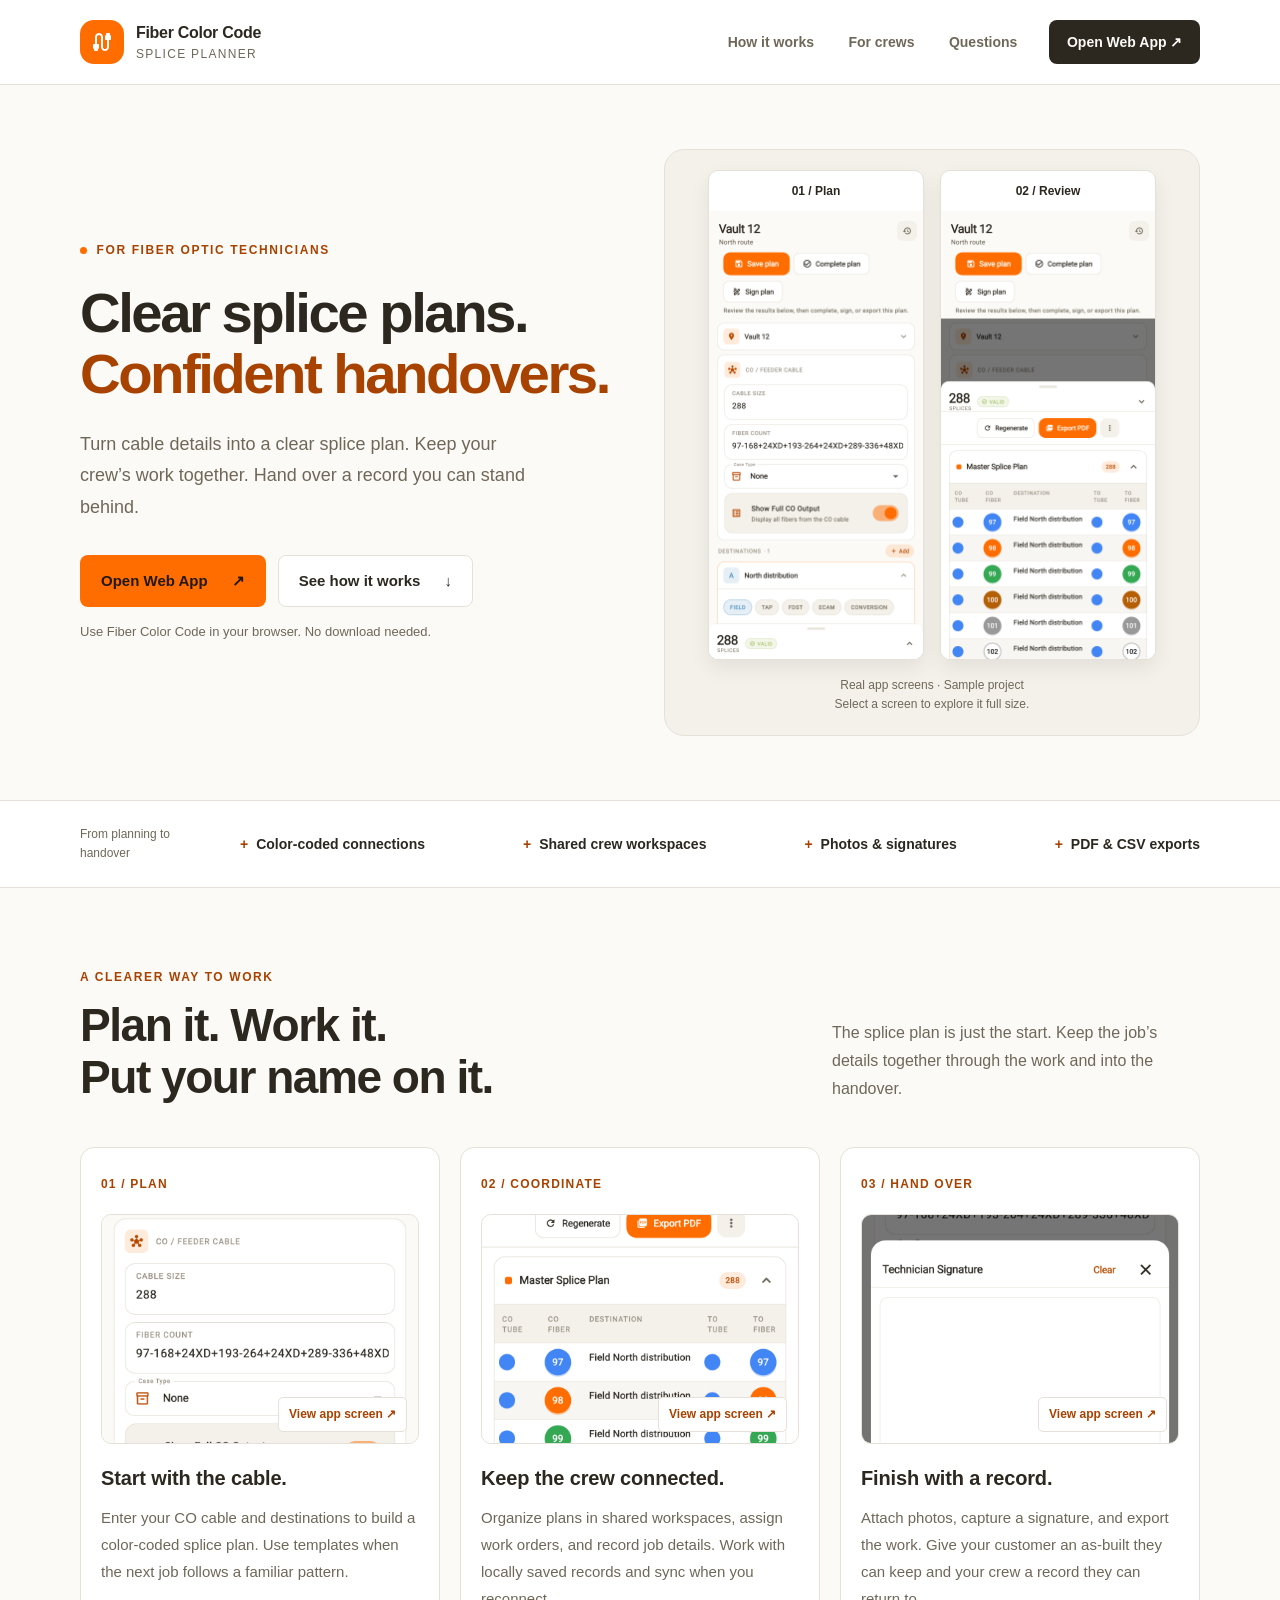
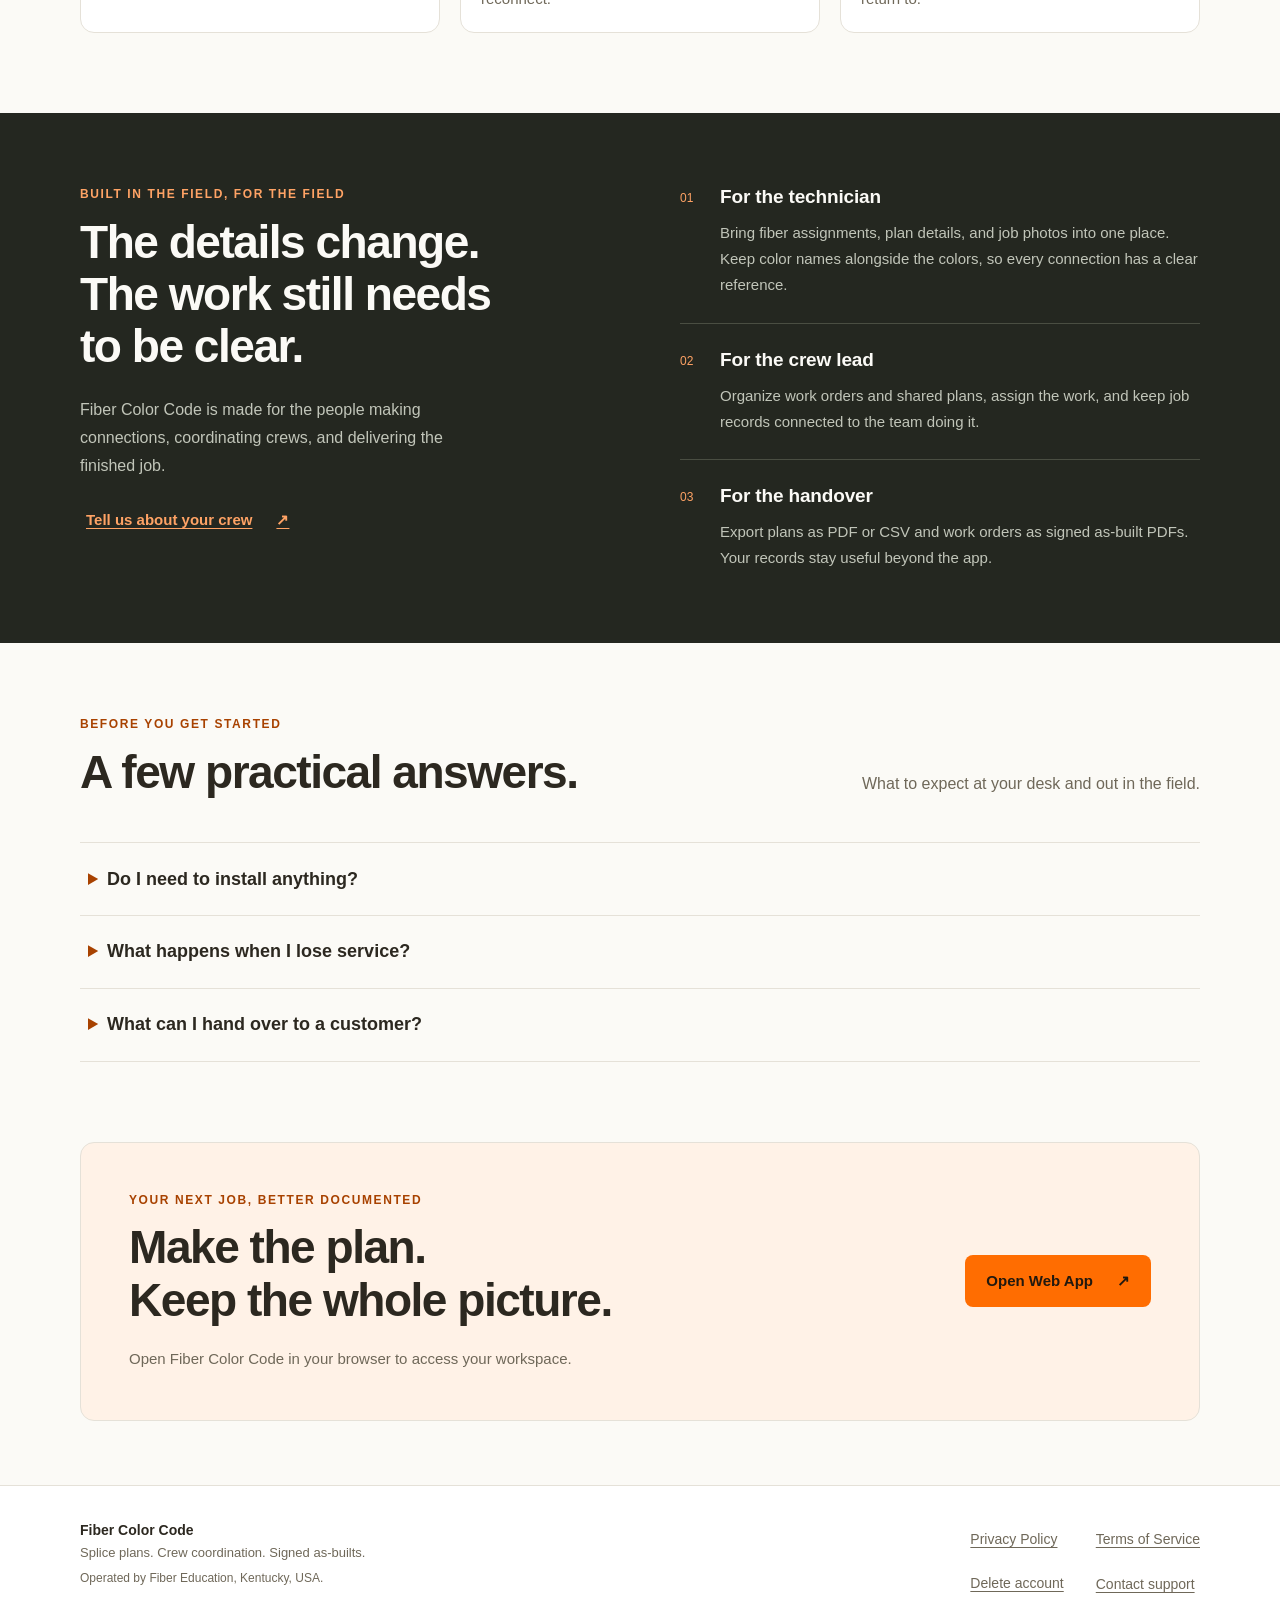
==== commit a73767e9: "Improve homepage clarity and mobile usability" ====
--- a/index.html
+++ b/index.html
@@ -8,7 +8,7 @@
 <link rel="icon" href="/favicon.svg?v=b155efc8fcce" type="image/svg+xml" sizes="any">
 <title>Fiber Color Code — Splice plans to signed as-builts</title>
 <meta name="description" content="Build color-coded splice plans, coordinate your crew, and export signed as-builts with Fiber Color Code.">
-<link rel="stylesheet" href="/style.css?v=4560c8ddd776">
+<link rel="stylesheet" href="/style.css?v=b44d7d831c33">
 <script src="/contact.js?v=d5b825970e53" defer></script>
 <script src="/image-viewer.js?v=59cd17def56f" defer></script>
 </head>
@@ -25,7 +25,7 @@
   <nav aria-label="Main navigation">
     <a href="#workflow">How it works</a>
     <a href="#built-for-crews">For crews</a>
-    <a href="/privacy/">Privacy</a>
+    <a href="#questions">Questions</a>
     <a class="nav-cta" href="https://web.fibercolorcode.app/">Open Web App <span aria-hidden="true">↗</span></a>
   </nav>
 </div></header>
@@ -34,7 +34,7 @@
   <section class="product-hero wrap" aria-labelledby="hero-title">
     <div class="hero-copy">
       <p class="eyebrow"><span class="live-dot" aria-hidden="true"></span> For fiber optic technicians</p>
-      <h1 id="hero-title">From the first splice<br>to the final <span>as-built.</span></h1>
+      <h1 id="hero-title">Clear splice plans.<br><span>Confident handovers.</span></h1>
       <p class="hero-description">Turn cable details into a clear splice plan. Keep your crew’s work together. Hand over a record you can stand behind.</p>
       <div class="hero-actions">
         <a class="button button-primary" href="https://web.fibercolorcode.app/">Open Web App <span aria-hidden="true">↗</span></a>
@@ -44,10 +44,10 @@
     </div>
     <figure class="app-showcase">
       <div class="app-screens">
-        <a class="app-screen screen-editor" href="/assets/screenshots/plan-editor.png?v=f2ea2e2672f4" aria-label="View full screenshot of the plan editor"><img src="/assets/screenshots/plan-editor.png?v=f2ea2e2672f4" width="860" height="1800" alt="Fiber Color Code plan editor showing Vault 12, a 288-fiber feeder cable with count 97-168+24XD+193-264+24XD+289-336+48XD, and the North distribution destination." decoding="async"></a>
-        <a class="app-screen screen-results" href="/assets/screenshots/splice-results.png?v=2e73257bfc4d" aria-label="View full screenshot of the splice results"><img src="/assets/screenshots/splice-results.png?v=2e73257bfc4d" width="860" height="1800" alt="The app’s master splice plan with color-coded tube and fiber assignments, 288 fiber positions, and PDF export." fetchpriority="high" decoding="async"></a>
+        <a class="app-screen screen-editor" href="/assets/screenshots/plan-editor.png?v=f2ea2e2672f4" aria-label="View full screenshot of the plan editor"><span class="screen-label">01 / Plan</span><img src="/assets/screenshots/plan-editor.png?v=f2ea2e2672f4" width="860" height="1800" alt="Fiber Color Code plan editor showing Vault 12, a 288-fiber feeder cable with count 97-168+24XD+193-264+24XD+289-336+48XD, and the North distribution destination." decoding="async"></a>
+        <a class="app-screen screen-results" href="/assets/screenshots/splice-results.png?v=2e73257bfc4d" aria-label="View full screenshot of the splice results"><span class="screen-label">02 / Review</span><img src="/assets/screenshots/splice-results.png?v=2e73257bfc4d" width="860" height="1800" alt="The app’s master splice plan with color-coded tube and fiber assignments, 288 fiber positions, and PDF export." fetchpriority="high" decoding="async"></a>
       </div>
-      <figcaption>Inside Fiber Color Code · Sample project shown. Tap a screen to view it full size.</figcaption>
+      <figcaption>Real app screens · Sample project<br>Select a screen to explore it full size.</figcaption>
     </figure>
   </section>
 
@@ -72,6 +72,16 @@
         <div><span class="role-index">02</span><div><h3>For the crew lead</h3><p>Organize work orders and shared plans, assign the work, and keep job records connected to the team doing it.</p></div></div>
         <div><span class="role-index">03</span><div><h3>For the handover</h3><p>Export plans as PDF or CSV and work orders as signed as-built PDFs. Your records stay useful beyond the app.</p></div></div>
       </div>
+    </div>
+  </section>
+
+  <!-- Native disclosures keep answers available without JavaScript. -->
+  <section class="questions-section wrap" id="questions" aria-labelledby="questions-title">
+    <div class="section-heading"><div><p class="eyebrow">Before you get started</p><h2 id="questions-title">A few practical answers.</h2></div><p>What to expect at your desk and out in the field.</p></div>
+    <div class="questions-list">
+      <details><summary>Do I need to install anything?</summary><p>The web app runs in your browser. Choose <a href="https://web.fibercolorcode.app/">Open Web App</a> to sign in or create an account, then access your workspace.</p></details>
+      <details><summary>What happens when I lose service?</summary><p>You can work with locally saved records and sync when your connection returns. Open the app and the records you need before heading out. Check the app’s Sync &amp; offline status before closing out the job.</p></details>
+      <details><summary>What can I hand over to a customer?</summary><p>Fiber Color Code supports splice-plan PDFs, CSV results, and signed as-built PDFs for work orders. Available tools depend on your plan and workspace access.</p></details>
     </div>
   </section>
 
--- a/style.css
+++ b/style.css
@@ -181,8 +181,8 @@
 /* Product homepage — deliberately separate from legal document layouts. */
 .visually-hidden { position: absolute; width: 1px; height: 1px; padding: 0; margin: -1px; overflow: hidden; clip-path: inset(50%); white-space: nowrap; border: 0; }
 .product-page header.site .nav-cta { background: var(--text); color: var(--bg); margin-left: .75rem; padding-inline: 1.1rem; }
-.product-hero { display: grid; grid-template-columns: 1.08fr 1fr; align-items: center; gap: 3rem; padding-top: 5rem; padding-bottom: 4.5rem; }
-.hero-copy h1 { font-size: clamp(2.8rem, 4.6vw, 4.15rem); line-height: 1.08; letter-spacing: -2.5px; margin-bottom: 1.5rem; }
+.product-hero { display: grid; grid-template-columns: 1fr 1fr; align-items: center; gap: 3rem; padding-block: 4rem; }
+.hero-copy h1 { font-size: clamp(2.8rem, 4.4vw, 4rem); line-height: 1.08; letter-spacing: -2.5px; margin-bottom: 1.5rem; }
 .hero-copy h1 span { color: var(--accentText); }
 .hero-copy .eyebrow { display: flex; align-items: center; gap: .6rem; font-size: 12px; margin-bottom: 1.5rem; }
 .live-dot { width: 7px; height: 7px; background: var(--accent); border-radius: 50%; }
@@ -194,7 +194,7 @@
 .button-secondary { border-color: var(--stroke); background: var(--surface1); color: var(--text); }
 .button-secondary:hover { background: var(--surface2); }
 .cta-detail { font-size: 13px; color: var(--textDim); margin: .85rem 0 0; }
-.capability-band { border-block: 1px solid var(--stroke); }
+.capability-band { background: var(--surface1); border-block: 1px solid var(--stroke); }
 .capability-band .wrap { display: flex; align-items: center; gap: 2rem; padding-top: 1.5rem; padding-bottom: 1.5rem; }
 .capability-band p { font-size: 12px; color: var(--textDim); margin: 0; max-width: 8rem; line-height: 1.6; }
 .capability-band ul { display: flex; flex: 1; justify-content: space-between; gap: 1.25rem; padding: 0; list-style: none; margin: 0; }
@@ -204,9 +204,9 @@
 .section-heading { display: flex; justify-content: space-between; align-items: end; gap: 3rem; margin-bottom: 2.75rem; }
 .section-heading h2, .crew-section h2, .closing-card h2 { margin: 0; font-size: clamp(2rem, 3.6vw, 3rem); letter-spacing: -1.5px; line-height: 1.13; }
 .section-heading > p { max-width: 23rem; margin: 0; font-size: 16px; color: var(--textDim); }
-.workflow-grid { display: grid; grid-template-columns: repeat(3, minmax(0, 1fr)); gap: 2rem; }
-.workflow-step { background: transparent; border: 0; border-radius: 0; padding: 0; }
-.step-number { font-size: 11px; font-weight: 650; letter-spacing: 1.2px; color: var(--textDim); }
+.workflow-grid { display: grid; grid-template-columns: repeat(3, minmax(0, 1fr)); gap: 1.25rem; }
+.workflow-step { background: var(--surface1); border: 1px solid var(--stroke); border-radius: 14px; padding: 1.25rem; }
+.step-number { font-size: 12px; font-weight: 650; letter-spacing: 1.2px; color: var(--accentText); }
 .step-visual { height: 140px; margin: 1rem 0 1.4rem; background: var(--surface2); border-radius: 10px; overflow: hidden; }
 .workflow-step h3 { font-size: 20px; margin: 0 0 .8rem; }
 .workflow-step p { font-size: 15px; color: var(--textDim); line-height: 1.8; }
@@ -225,7 +225,7 @@
 .closing-card .button { flex-shrink: 0; }
 .product-footer .wrap { display: flex; justify-content: space-between; gap: 2rem; }
 .product-footer p { margin: .5rem 0; font-size: 13px; }.product-footer small { font-size: 12px; }
-.product-footer nav { display: grid; grid-template-columns: auto auto; column-gap: 2rem; align-content: start; }.product-footer nav a { font-size: 13px; padding: .25rem 0; }
+.product-footer nav { display: grid; grid-template-columns: auto auto; column-gap: 2rem; align-content: start; }.product-footer nav a { font-size: 14px; padding: .6rem 0; min-height: 44px; }
 @media (max-width: 1050px) {
   .product-hero { gap: 2rem; }.hero-copy h1 { font-size: 3.1rem; }
   .hero-actions { flex-direction: column; align-items: start; }
@@ -238,18 +238,16 @@
   .product-hero { grid-template-columns: 1fr; padding-top: 3rem; gap: 2.5rem; }
   .hero-copy { max-width: 38rem; }.hero-copy h1 { font-size: clamp(2.6rem, 7vw, 4rem); }
   .hero-actions { flex-direction: row; }
-  .plan-preview { width: 100%; max-width: 35rem; justify-self: center; transform: none; }
   .section-heading { align-items: start; flex-direction: column; gap: 1.25rem; }.section-heading > p { max-width: 35rem; }
   .workflow-grid { gap: 1.25rem; }.workflow-step h3 { font-size: 18px; }
   .crew-layout { gap: 2.5rem; }.closing-card { padding: 2rem; }
 }
 @media (max-width: 600px) {
-  .product-page header.site nav { gap: .25rem; }.product-page header.site nav a { font-size: 12px; padding: .65rem .25rem; }.product-page header.site .nav-cta { padding-inline: .75rem; }
+  .product-page header.site nav { display: grid; grid-template-columns: repeat(3, minmax(0, 1fr)); gap: .5rem; }
+  .product-page header.site nav a { font-size: 14px; min-height: 44px; padding: .6rem .25rem; }
+  .product-page header.site .nav-cta { grid-column: 1 / -1; margin: 0; }
   .hero-copy h1 { letter-spacing: -1.7px; }.hero-description { font-size: 17px; }
   .hero-actions { gap: .65rem; }.button { font-size: 14px; padding: .85rem 1rem; gap: .8rem; }
-  .preview-content { padding: 1rem; }.preview-heading h2 { font-size: 16px; }.preview-heading .micro-label { font-size: 9px; }
-  .splice-table th, .splice-table td { padding: .6rem .4rem; }.fiber-dot { margin-right: .35rem; }
-  .preview-bottom { align-items: start; }.preview-bottom > span:first-child { max-width: 12rem; }
   .capability-band .wrap { display: block; padding-block: 1.5rem; }.capability-band p { max-width: none; margin-bottom: 1rem; }.capability-band ul { display: grid; grid-template-columns: 1fr 1fr; gap: .75rem; }.capability-band li { font-size: 12px; }
   .workflow-section { padding-block: 3rem; }.workflow-grid { grid-template-columns: 1fr; gap: 2rem; }.step-visual { height: 135px; }.workflow-step h3 { font-size: 21px; }
   .crew-layout { grid-template-columns: 1fr; padding-block: 3rem; gap: 2.5rem; }.crew-section h2 br:nth-child(2) { display: none; }
@@ -257,17 +255,16 @@
   .product-footer .wrap { flex-direction: column; gap: 1.5rem; }.product-footer nav { grid-template-columns: 1fr 1fr; gap: .5rem 1rem; }
 }
 @media print {
-  .product-hero, .workflow-grid, .crew-layout { display: block; }.plan-preview { max-width: 30rem; transform: none; }
   .hero-actions, .closing-section { display: none; }.crew-section { background: white; color: black; }.crew-section p { color: #333; }
 }
 
 /* Captured production app screens; framing never changes the screenshot pixels. */
-.app-showcase { margin: 0; min-width: 0; }
-.app-screens { position: relative; aspect-ratio: .72; max-width: 28rem; margin-inline: auto; }
-.app-screen { display: block; position: absolute; width: 61%; border: 5px solid #2c2820; border-radius: 18px; overflow: hidden; background: #fbfaf6; box-shadow: 0 15px 35px #2c28201f; }
+.app-showcase { margin: 0; min-width: 0; padding: 1.25rem; border: 1px solid var(--stroke); border-radius: 20px; background: var(--surface2); }
+.app-screens { display: grid; grid-template-columns: repeat(2, minmax(0, 1fr)); align-items: start; gap: 1rem; max-width: 28rem; margin-inline: auto; }
+.app-screen { display: block; min-width: 0; border: 1px solid var(--stroke); border-radius: 10px; overflow: hidden; background: var(--surface1); text-decoration: none; box-shadow: 0 8px 20px #00000012; }
+.screen-label { display: block; padding: .7rem .5rem; color: var(--text); font-size: 12px; font-weight: 650; text-align: center; line-height: 1.5; }
+.app-screen:hover { border-color: var(--accentText); }
 .app-screen img { display: block; width: 100%; height: auto; }
-.screen-editor { right: 0; top: 5%; z-index: 2; }
-.screen-results { left: 0; top: 0; width: 55%; }
 .app-showcase figcaption { margin-top: 1rem; text-align: center; font-size: 12px; line-height: 1.6; color: var(--textDim); }
 .screenshot-detail { display: block; position: relative; height: 230px; margin: 1rem 0 1.4rem; overflow: hidden; border: 1px solid var(--stroke); border-radius: 10px; background: #fbfaf6; }
 .screenshot-detail img { display: block; width: 100%; height: 100%; object-fit: cover; }
@@ -278,17 +275,43 @@
 .screenshot-detail:hover { border-color: var(--accentText); }
 @media (max-width: 900px) {
   .app-showcase { width: 100%; max-width: 33rem; justify-self: center; }
-  .app-screen { border-width: 4px; }
 }
 @media (max-width: 600px) {
-  .app-screens { aspect-ratio: .72; }
-  .app-screen { border-radius: 12px; border-width: 3px; }
+  .app-showcase { padding: .75rem; border-radius: 14px; }
+  .app-screens { gap: .65rem; }
   .app-showcase figcaption { max-width: 20rem; margin-inline: auto; }
   .screenshot-detail { height: 240px; }
 }
 @media print {
   .app-showcase { max-width: 25rem; }
   .screenshot-detail { break-inside: avoid; }
+}
+
+/* Product questions and interaction polish. */
+.questions-section { padding-block: 4.5rem 1rem; }
+.questions-list { border-top: 1px solid var(--stroke); }
+.questions-list details { border-bottom: 1px solid var(--stroke); }
+.questions-list summary { cursor: pointer; padding: 1.4rem .5rem; font-size: 18px; font-weight: 650; line-height: 1.5; }
+.questions-list summary::marker { color: var(--accentText); }
+.questions-list details[open] summary { color: var(--accentText); }
+.questions-list p { max-width: 48rem; margin: 0; padding: 0 .5rem 1.5rem; color: var(--textDim); font-size: 16px; }
+.product-page :is(a, button, summary) { touch-action: manipulation; }
+@media (prefers-reduced-motion: no-preference) {
+  html { scroll-behavior: smooth; }
+  .button, .app-screen, header.site nav a { transition: background-color 160ms ease, border-color 160ms ease; }
+}
+@media (min-width: 901px) {
+  .product-page header.site { position: sticky; top: 0; z-index: 5; }
+  .product-page section[id], .product-page :focus-visible { scroll-margin-top: 7rem; }
+}
+@media (max-width: 600px) {
+  .hero-actions, .hero-actions .button { width: 100%; }
+  .questions-section { padding-top: 3rem; }
+  .questions-list summary { font-size: 16px; }
+}
+@media print {
+  .product-hero, .workflow-grid, .crew-layout { display: block; }
+  .questions-section { display: none; }
 }
 
 /* Screenshot viewer with a discreet, accessible close control. */
@@ -308,7 +331,7 @@
 
 header.site nav button[data-contact] { border: 0; border-radius: 8px; font-size: 14px; font-weight: 600; }
 button.text-link { background: transparent; border: 0; color: #ffa365; text-decoration: underline; text-underline-offset: .2em; }
-.product-footer button[data-contact] { background: transparent; border: 0; padding: 0; color: var(--textDim); font-size: 14px; text-decoration: underline; text-underline-offset: .2em; }
+.product-footer button[data-contact] { background: transparent; border: 0; padding: .6rem 0; min-height: 44px; text-align: left; color: var(--textDim); font-size: 14px; text-decoration: underline; text-underline-offset: .2em; }
 .contact-open { overflow: hidden; }
 #contact-dialog { position: fixed; width: min(600px, calc(100% - 2rem)); max-height: calc(100dvh - 2rem); margin: auto; padding: 2rem; border: 1px solid var(--stroke); border-radius: 18px; background: var(--surface1); color: var(--text); box-shadow: 0 24px 90px #0004; overflow-y: auto; }
 #contact-dialog::backdrop { background: #15120dcc; backdrop-filter: blur(4px); }
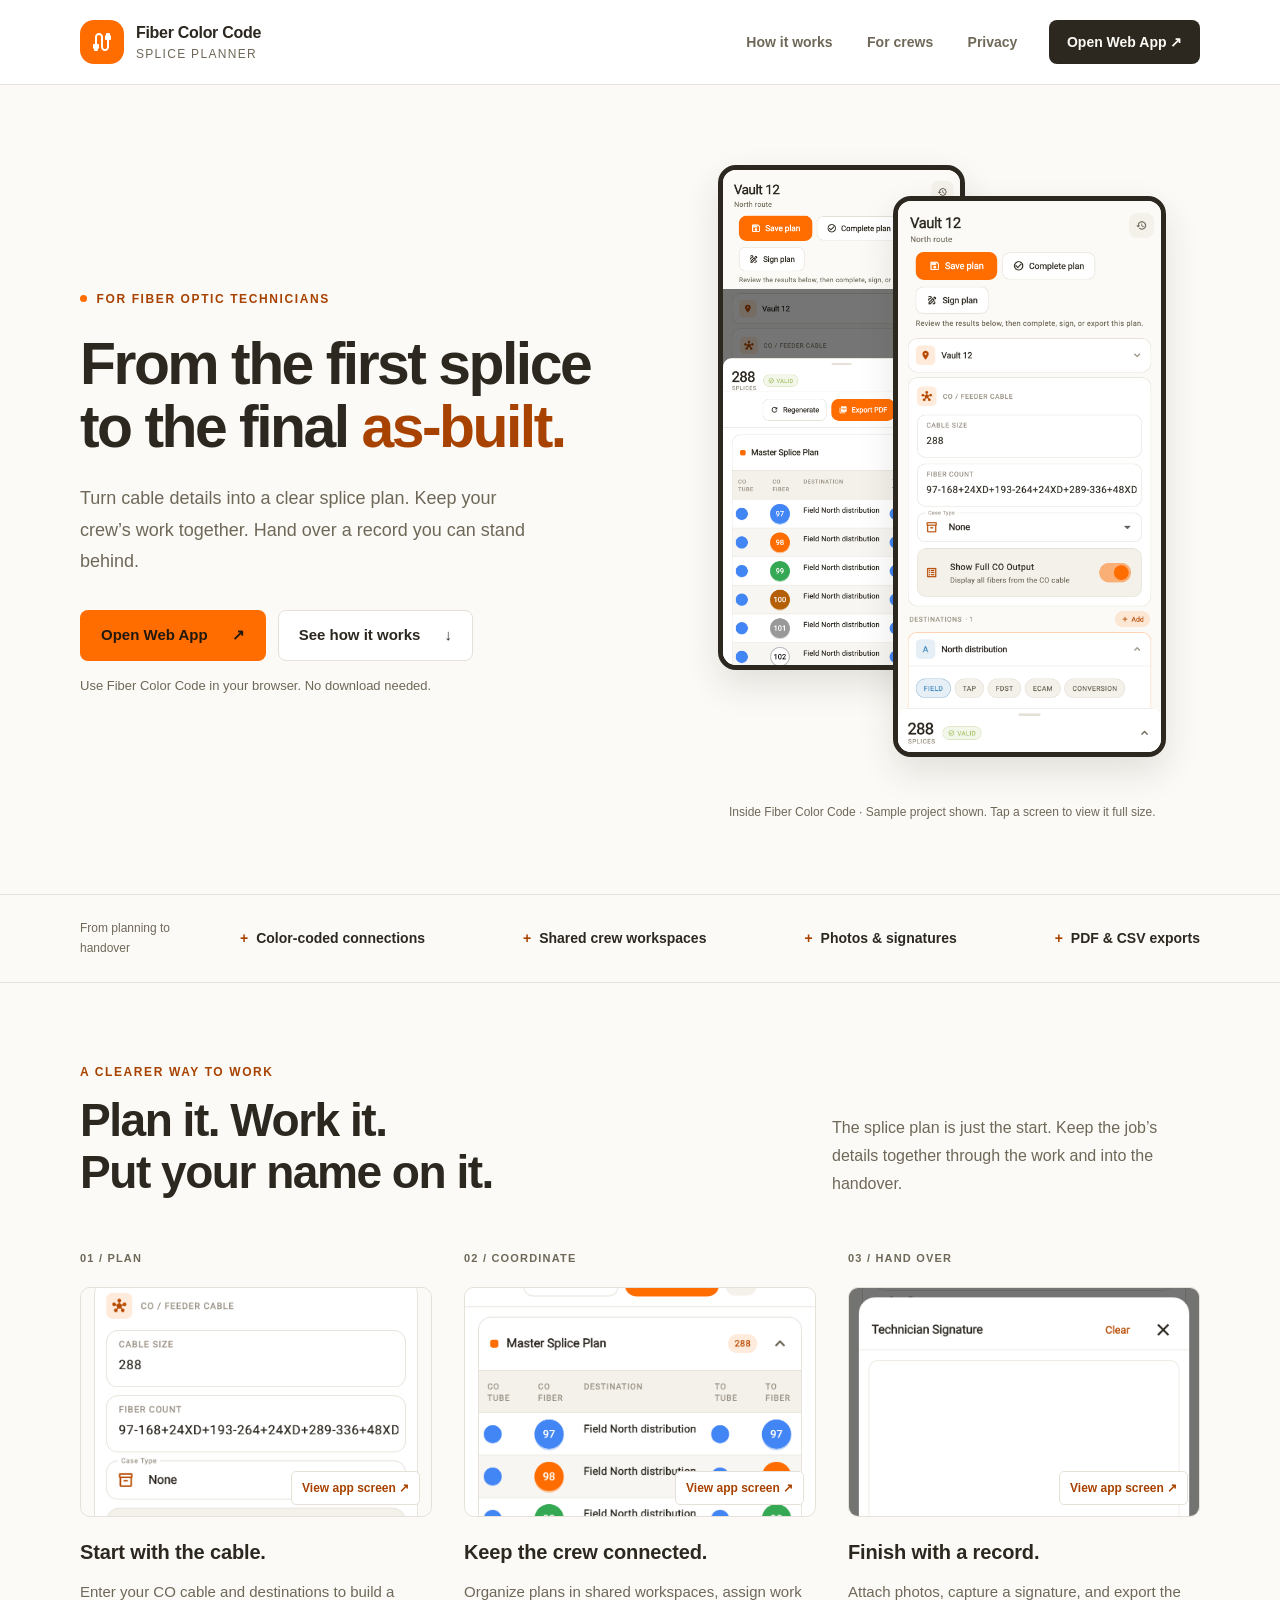
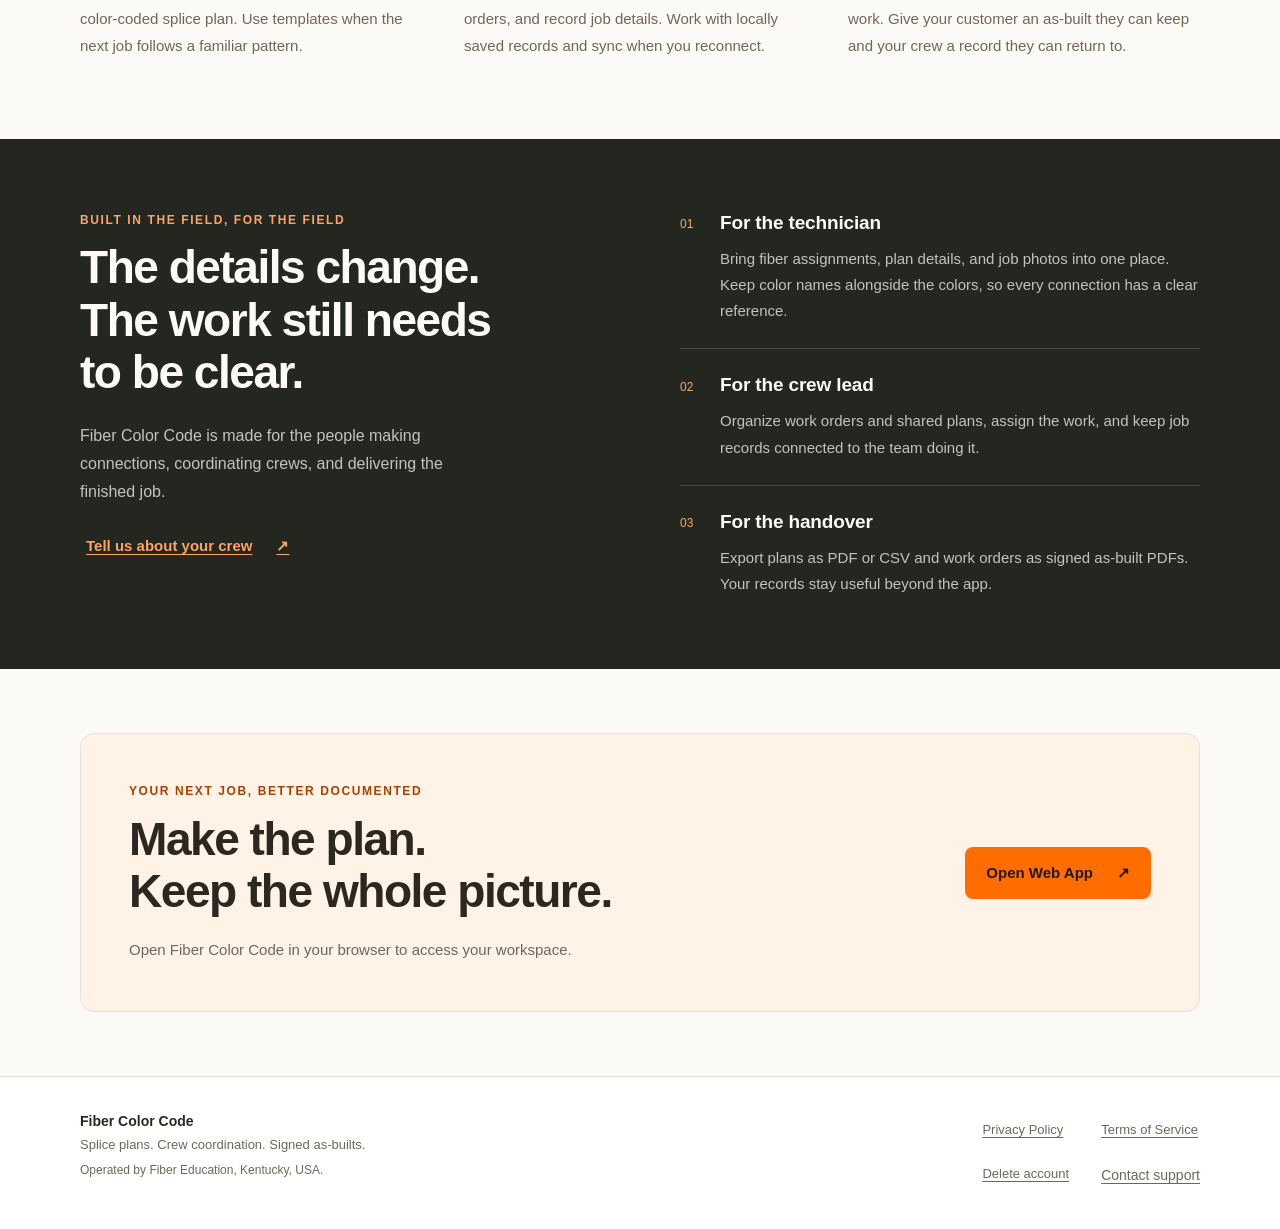
==== commit 580281db: "Preserve original design and limit changes to usability" ====
--- a/index.html
+++ b/index.html
@@ -8,7 +8,7 @@
 <link rel="icon" href="/favicon.svg?v=b155efc8fcce" type="image/svg+xml" sizes="any">
 <title>Fiber Color Code — Splice plans to signed as-builts</title>
 <meta name="description" content="Build color-coded splice plans, coordinate your crew, and export signed as-builts with Fiber Color Code.">
-<link rel="stylesheet" href="/style.css?v=b44d7d831c33">
+<link rel="stylesheet" href="/style.css?v=096f1affa481">
 <script src="/contact.js?v=d5b825970e53" defer></script>
 <script src="/image-viewer.js?v=59cd17def56f" defer></script>
 </head>
@@ -25,7 +25,7 @@
   <nav aria-label="Main navigation">
     <a href="#workflow">How it works</a>
     <a href="#built-for-crews">For crews</a>
-    <a href="#questions">Questions</a>
+    <a href="/privacy/">Privacy</a>
     <a class="nav-cta" href="https://web.fibercolorcode.app/">Open Web App <span aria-hidden="true">↗</span></a>
   </nav>
 </div></header>
@@ -34,7 +34,7 @@
   <section class="product-hero wrap" aria-labelledby="hero-title">
     <div class="hero-copy">
       <p class="eyebrow"><span class="live-dot" aria-hidden="true"></span> For fiber optic technicians</p>
-      <h1 id="hero-title">Clear splice plans.<br><span>Confident handovers.</span></h1>
+      <h1 id="hero-title">From the first splice<br>to the final <span>as-built.</span></h1>
       <p class="hero-description">Turn cable details into a clear splice plan. Keep your crew’s work together. Hand over a record you can stand behind.</p>
       <div class="hero-actions">
         <a class="button button-primary" href="https://web.fibercolorcode.app/">Open Web App <span aria-hidden="true">↗</span></a>
@@ -44,10 +44,10 @@
     </div>
     <figure class="app-showcase">
       <div class="app-screens">
-        <a class="app-screen screen-editor" href="/assets/screenshots/plan-editor.png?v=f2ea2e2672f4" aria-label="View full screenshot of the plan editor"><span class="screen-label">01 / Plan</span><img src="/assets/screenshots/plan-editor.png?v=f2ea2e2672f4" width="860" height="1800" alt="Fiber Color Code plan editor showing Vault 12, a 288-fiber feeder cable with count 97-168+24XD+193-264+24XD+289-336+48XD, and the North distribution destination." decoding="async"></a>
-        <a class="app-screen screen-results" href="/assets/screenshots/splice-results.png?v=2e73257bfc4d" aria-label="View full screenshot of the splice results"><span class="screen-label">02 / Review</span><img src="/assets/screenshots/splice-results.png?v=2e73257bfc4d" width="860" height="1800" alt="The app’s master splice plan with color-coded tube and fiber assignments, 288 fiber positions, and PDF export." fetchpriority="high" decoding="async"></a>
+        <a class="app-screen screen-editor" href="/assets/screenshots/plan-editor.png?v=f2ea2e2672f4" aria-label="View full screenshot of the plan editor"><img src="/assets/screenshots/plan-editor.png?v=f2ea2e2672f4" width="860" height="1800" alt="Fiber Color Code plan editor showing Vault 12, a 288-fiber feeder cable with count 97-168+24XD+193-264+24XD+289-336+48XD, and the North distribution destination." decoding="async"></a>
+        <a class="app-screen screen-results" href="/assets/screenshots/splice-results.png?v=2e73257bfc4d" aria-label="View full screenshot of the splice results"><img src="/assets/screenshots/splice-results.png?v=2e73257bfc4d" width="860" height="1800" alt="The app’s master splice plan with color-coded tube and fiber assignments, 288 fiber positions, and PDF export." fetchpriority="high" decoding="async"></a>
       </div>
-      <figcaption>Real app screens · Sample project<br>Select a screen to explore it full size.</figcaption>
+      <figcaption>Inside Fiber Color Code · Sample project shown. Tap a screen to view it full size.</figcaption>
     </figure>
   </section>
 
@@ -72,16 +72,6 @@
         <div><span class="role-index">02</span><div><h3>For the crew lead</h3><p>Organize work orders and shared plans, assign the work, and keep job records connected to the team doing it.</p></div></div>
         <div><span class="role-index">03</span><div><h3>For the handover</h3><p>Export plans as PDF or CSV and work orders as signed as-built PDFs. Your records stay useful beyond the app.</p></div></div>
       </div>
-    </div>
-  </section>
-
-  <!-- Native disclosures keep answers available without JavaScript. -->
-  <section class="questions-section wrap" id="questions" aria-labelledby="questions-title">
-    <div class="section-heading"><div><p class="eyebrow">Before you get started</p><h2 id="questions-title">A few practical answers.</h2></div><p>What to expect at your desk and out in the field.</p></div>
-    <div class="questions-list">
-      <details><summary>Do I need to install anything?</summary><p>The web app runs in your browser. Choose <a href="https://web.fibercolorcode.app/">Open Web App</a> to sign in or create an account, then access your workspace.</p></details>
-      <details><summary>What happens when I lose service?</summary><p>You can work with locally saved records and sync when your connection returns. Open the app and the records you need before heading out. Check the app’s Sync &amp; offline status before closing out the job.</p></details>
-      <details><summary>What can I hand over to a customer?</summary><p>Fiber Color Code supports splice-plan PDFs, CSV results, and signed as-built PDFs for work orders. Available tools depend on your plan and workspace access.</p></details>
     </div>
   </section>
 
--- a/style.css
+++ b/style.css
@@ -181,8 +181,8 @@
 /* Product homepage — deliberately separate from legal document layouts. */
 .visually-hidden { position: absolute; width: 1px; height: 1px; padding: 0; margin: -1px; overflow: hidden; clip-path: inset(50%); white-space: nowrap; border: 0; }
 .product-page header.site .nav-cta { background: var(--text); color: var(--bg); margin-left: .75rem; padding-inline: 1.1rem; }
-.product-hero { display: grid; grid-template-columns: 1fr 1fr; align-items: center; gap: 3rem; padding-block: 4rem; }
-.hero-copy h1 { font-size: clamp(2.8rem, 4.4vw, 4rem); line-height: 1.08; letter-spacing: -2.5px; margin-bottom: 1.5rem; }
+.product-hero { display: grid; grid-template-columns: 1.08fr 1fr; align-items: center; gap: 3rem; padding-top: 5rem; padding-bottom: 4.5rem; }
+.hero-copy h1 { font-size: clamp(2.8rem, 4.6vw, 4.15rem); line-height: 1.08; letter-spacing: -2.5px; margin-bottom: 1.5rem; }
 .hero-copy h1 span { color: var(--accentText); }
 .hero-copy .eyebrow { display: flex; align-items: center; gap: .6rem; font-size: 12px; margin-bottom: 1.5rem; }
 .live-dot { width: 7px; height: 7px; background: var(--accent); border-radius: 50%; }
@@ -194,7 +194,7 @@
 .button-secondary { border-color: var(--stroke); background: var(--surface1); color: var(--text); }
 .button-secondary:hover { background: var(--surface2); }
 .cta-detail { font-size: 13px; color: var(--textDim); margin: .85rem 0 0; }
-.capability-band { background: var(--surface1); border-block: 1px solid var(--stroke); }
+.capability-band { border-block: 1px solid var(--stroke); }
 .capability-band .wrap { display: flex; align-items: center; gap: 2rem; padding-top: 1.5rem; padding-bottom: 1.5rem; }
 .capability-band p { font-size: 12px; color: var(--textDim); margin: 0; max-width: 8rem; line-height: 1.6; }
 .capability-band ul { display: flex; flex: 1; justify-content: space-between; gap: 1.25rem; padding: 0; list-style: none; margin: 0; }
@@ -204,9 +204,9 @@
 .section-heading { display: flex; justify-content: space-between; align-items: end; gap: 3rem; margin-bottom: 2.75rem; }
 .section-heading h2, .crew-section h2, .closing-card h2 { margin: 0; font-size: clamp(2rem, 3.6vw, 3rem); letter-spacing: -1.5px; line-height: 1.13; }
 .section-heading > p { max-width: 23rem; margin: 0; font-size: 16px; color: var(--textDim); }
-.workflow-grid { display: grid; grid-template-columns: repeat(3, minmax(0, 1fr)); gap: 1.25rem; }
-.workflow-step { background: var(--surface1); border: 1px solid var(--stroke); border-radius: 14px; padding: 1.25rem; }
-.step-number { font-size: 12px; font-weight: 650; letter-spacing: 1.2px; color: var(--accentText); }
+.workflow-grid { display: grid; grid-template-columns: repeat(3, minmax(0, 1fr)); gap: 2rem; }
+.workflow-step { background: transparent; border: 0; border-radius: 0; padding: 0; }
+.step-number { font-size: 11px; font-weight: 650; letter-spacing: 1.2px; color: var(--textDim); }
 .step-visual { height: 140px; margin: 1rem 0 1.4rem; background: var(--surface2); border-radius: 10px; overflow: hidden; }
 .workflow-step h3 { font-size: 20px; margin: 0 0 .8rem; }
 .workflow-step p { font-size: 15px; color: var(--textDim); line-height: 1.8; }
@@ -225,7 +225,7 @@
 .closing-card .button { flex-shrink: 0; }
 .product-footer .wrap { display: flex; justify-content: space-between; gap: 2rem; }
 .product-footer p { margin: .5rem 0; font-size: 13px; }.product-footer small { font-size: 12px; }
-.product-footer nav { display: grid; grid-template-columns: auto auto; column-gap: 2rem; align-content: start; }.product-footer nav a { font-size: 14px; padding: .6rem 0; min-height: 44px; }
+.product-footer nav { display: grid; grid-template-columns: auto auto; column-gap: 2rem; align-content: start; }.product-footer nav a { font-size: 13px; padding: .6rem 0; min-height: 44px; }
 @media (max-width: 1050px) {
   .product-hero { gap: 2rem; }.hero-copy h1 { font-size: 3.1rem; }
   .hero-actions { flex-direction: column; align-items: start; }
@@ -238,6 +238,7 @@
   .product-hero { grid-template-columns: 1fr; padding-top: 3rem; gap: 2.5rem; }
   .hero-copy { max-width: 38rem; }.hero-copy h1 { font-size: clamp(2.6rem, 7vw, 4rem); }
   .hero-actions { flex-direction: row; }
+  .plan-preview { width: 100%; max-width: 35rem; justify-self: center; transform: none; }
   .section-heading { align-items: start; flex-direction: column; gap: 1.25rem; }.section-heading > p { max-width: 35rem; }
   .workflow-grid { gap: 1.25rem; }.workflow-step h3 { font-size: 18px; }
   .crew-layout { gap: 2.5rem; }.closing-card { padding: 2rem; }
@@ -246,8 +247,12 @@
   .product-page header.site nav { display: grid; grid-template-columns: repeat(3, minmax(0, 1fr)); gap: .5rem; }
   .product-page header.site nav a { font-size: 14px; min-height: 44px; padding: .6rem .25rem; }
   .product-page header.site .nav-cta { grid-column: 1 / -1; margin: 0; }
+  .hero-actions, .hero-actions .button { width: 100%; }
   .hero-copy h1 { letter-spacing: -1.7px; }.hero-description { font-size: 17px; }
   .hero-actions { gap: .65rem; }.button { font-size: 14px; padding: .85rem 1rem; gap: .8rem; }
+  .preview-content { padding: 1rem; }.preview-heading h2 { font-size: 16px; }.preview-heading .micro-label { font-size: 9px; }
+  .splice-table th, .splice-table td { padding: .6rem .4rem; }.fiber-dot { margin-right: .35rem; }
+  .preview-bottom { align-items: start; }.preview-bottom > span:first-child { max-width: 12rem; }
   .capability-band .wrap { display: block; padding-block: 1.5rem; }.capability-band p { max-width: none; margin-bottom: 1rem; }.capability-band ul { display: grid; grid-template-columns: 1fr 1fr; gap: .75rem; }.capability-band li { font-size: 12px; }
   .workflow-section { padding-block: 3rem; }.workflow-grid { grid-template-columns: 1fr; gap: 2rem; }.step-visual { height: 135px; }.workflow-step h3 { font-size: 21px; }
   .crew-layout { grid-template-columns: 1fr; padding-block: 3rem; gap: 2.5rem; }.crew-section h2 br:nth-child(2) { display: none; }
@@ -255,16 +260,19 @@
   .product-footer .wrap { flex-direction: column; gap: 1.5rem; }.product-footer nav { grid-template-columns: 1fr 1fr; gap: .5rem 1rem; }
 }
 @media print {
+  .product-hero, .workflow-grid, .crew-layout { display: block; }.plan-preview { max-width: 30rem; transform: none; }
   .hero-actions, .closing-section { display: none; }.crew-section { background: white; color: black; }.crew-section p { color: #333; }
 }
 
 /* Captured production app screens; framing never changes the screenshot pixels. */
-.app-showcase { margin: 0; min-width: 0; padding: 1.25rem; border: 1px solid var(--stroke); border-radius: 20px; background: var(--surface2); }
-.app-screens { display: grid; grid-template-columns: repeat(2, minmax(0, 1fr)); align-items: start; gap: 1rem; max-width: 28rem; margin-inline: auto; }
-.app-screen { display: block; min-width: 0; border: 1px solid var(--stroke); border-radius: 10px; overflow: hidden; background: var(--surface1); text-decoration: none; box-shadow: 0 8px 20px #00000012; }
-.screen-label { display: block; padding: .7rem .5rem; color: var(--text); font-size: 12px; font-weight: 650; text-align: center; line-height: 1.5; }
-.app-screen:hover { border-color: var(--accentText); }
+.app-showcase { margin: 0; min-width: 0; }
+.app-screens { position: relative; aspect-ratio: .72; max-width: 28rem; margin-inline: auto; }
+.app-screen { display: block; position: absolute; width: 61%; border: 5px solid #2c2820; border-radius: 18px; overflow: hidden; background: #fbfaf6; box-shadow: 0 15px 35px #2c28201f; }
+/* Keep the rear screenshot visible when reached with the keyboard. */
+.app-screen:focus-visible { z-index: 3; }
 .app-screen img { display: block; width: 100%; height: auto; }
+.screen-editor { right: 0; top: 5%; z-index: 2; }
+.screen-results { left: 0; top: 0; width: 55%; }
 .app-showcase figcaption { margin-top: 1rem; text-align: center; font-size: 12px; line-height: 1.6; color: var(--textDim); }
 .screenshot-detail { display: block; position: relative; height: 230px; margin: 1rem 0 1.4rem; overflow: hidden; border: 1px solid var(--stroke); border-radius: 10px; background: #fbfaf6; }
 .screenshot-detail img { display: block; width: 100%; height: 100%; object-fit: cover; }
@@ -275,43 +283,17 @@
 .screenshot-detail:hover { border-color: var(--accentText); }
 @media (max-width: 900px) {
   .app-showcase { width: 100%; max-width: 33rem; justify-self: center; }
+  .app-screen { border-width: 4px; }
 }
 @media (max-width: 600px) {
-  .app-showcase { padding: .75rem; border-radius: 14px; }
-  .app-screens { gap: .65rem; }
+  .app-screens { aspect-ratio: .72; }
+  .app-screen { border-radius: 12px; border-width: 3px; }
   .app-showcase figcaption { max-width: 20rem; margin-inline: auto; }
   .screenshot-detail { height: 240px; }
 }
 @media print {
   .app-showcase { max-width: 25rem; }
   .screenshot-detail { break-inside: avoid; }
-}
-
-/* Product questions and interaction polish. */
-.questions-section { padding-block: 4.5rem 1rem; }
-.questions-list { border-top: 1px solid var(--stroke); }
-.questions-list details { border-bottom: 1px solid var(--stroke); }
-.questions-list summary { cursor: pointer; padding: 1.4rem .5rem; font-size: 18px; font-weight: 650; line-height: 1.5; }
-.questions-list summary::marker { color: var(--accentText); }
-.questions-list details[open] summary { color: var(--accentText); }
-.questions-list p { max-width: 48rem; margin: 0; padding: 0 .5rem 1.5rem; color: var(--textDim); font-size: 16px; }
-.product-page :is(a, button, summary) { touch-action: manipulation; }
-@media (prefers-reduced-motion: no-preference) {
-  html { scroll-behavior: smooth; }
-  .button, .app-screen, header.site nav a { transition: background-color 160ms ease, border-color 160ms ease; }
-}
-@media (min-width: 901px) {
-  .product-page header.site { position: sticky; top: 0; z-index: 5; }
-  .product-page section[id], .product-page :focus-visible { scroll-margin-top: 7rem; }
-}
-@media (max-width: 600px) {
-  .hero-actions, .hero-actions .button { width: 100%; }
-  .questions-section { padding-top: 3rem; }
-  .questions-list summary { font-size: 16px; }
-}
-@media print {
-  .product-hero, .workflow-grid, .crew-layout { display: block; }
-  .questions-section { display: none; }
 }
 
 /* Screenshot viewer with a discreet, accessible close control. */
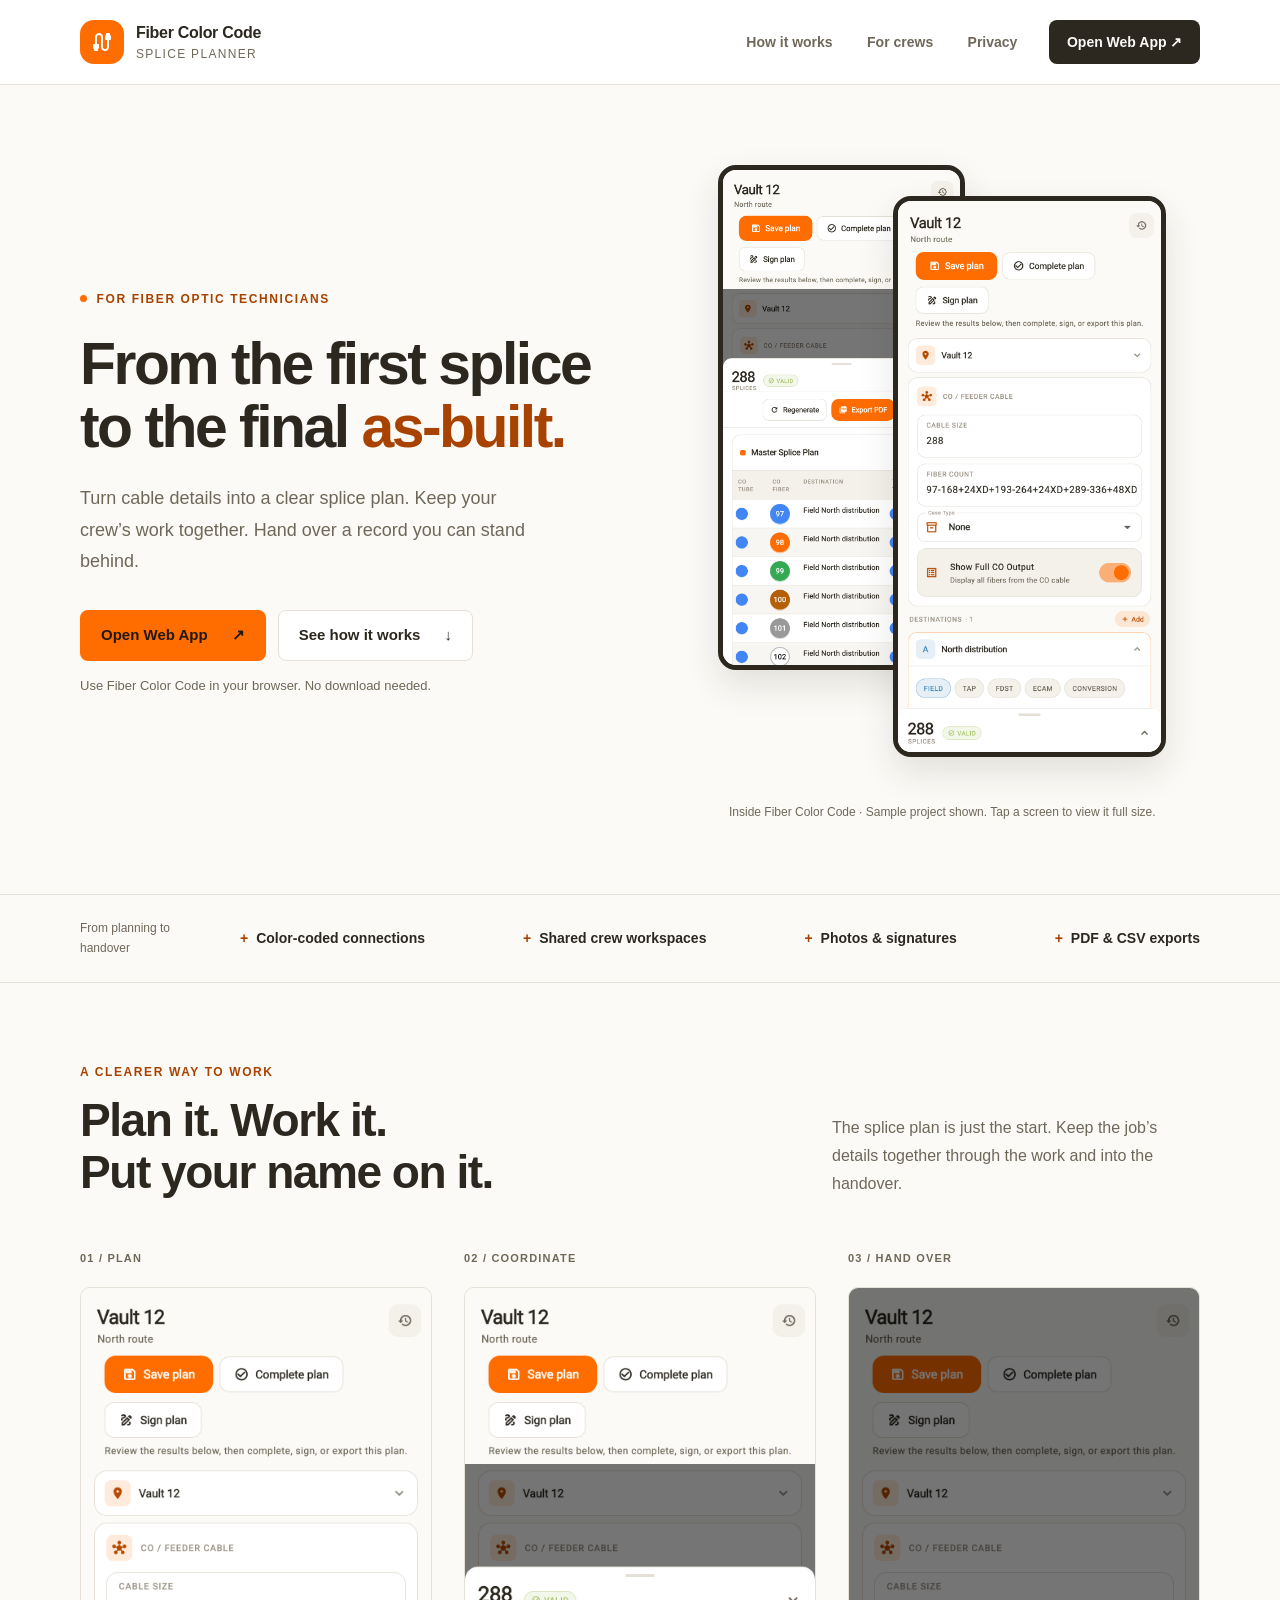
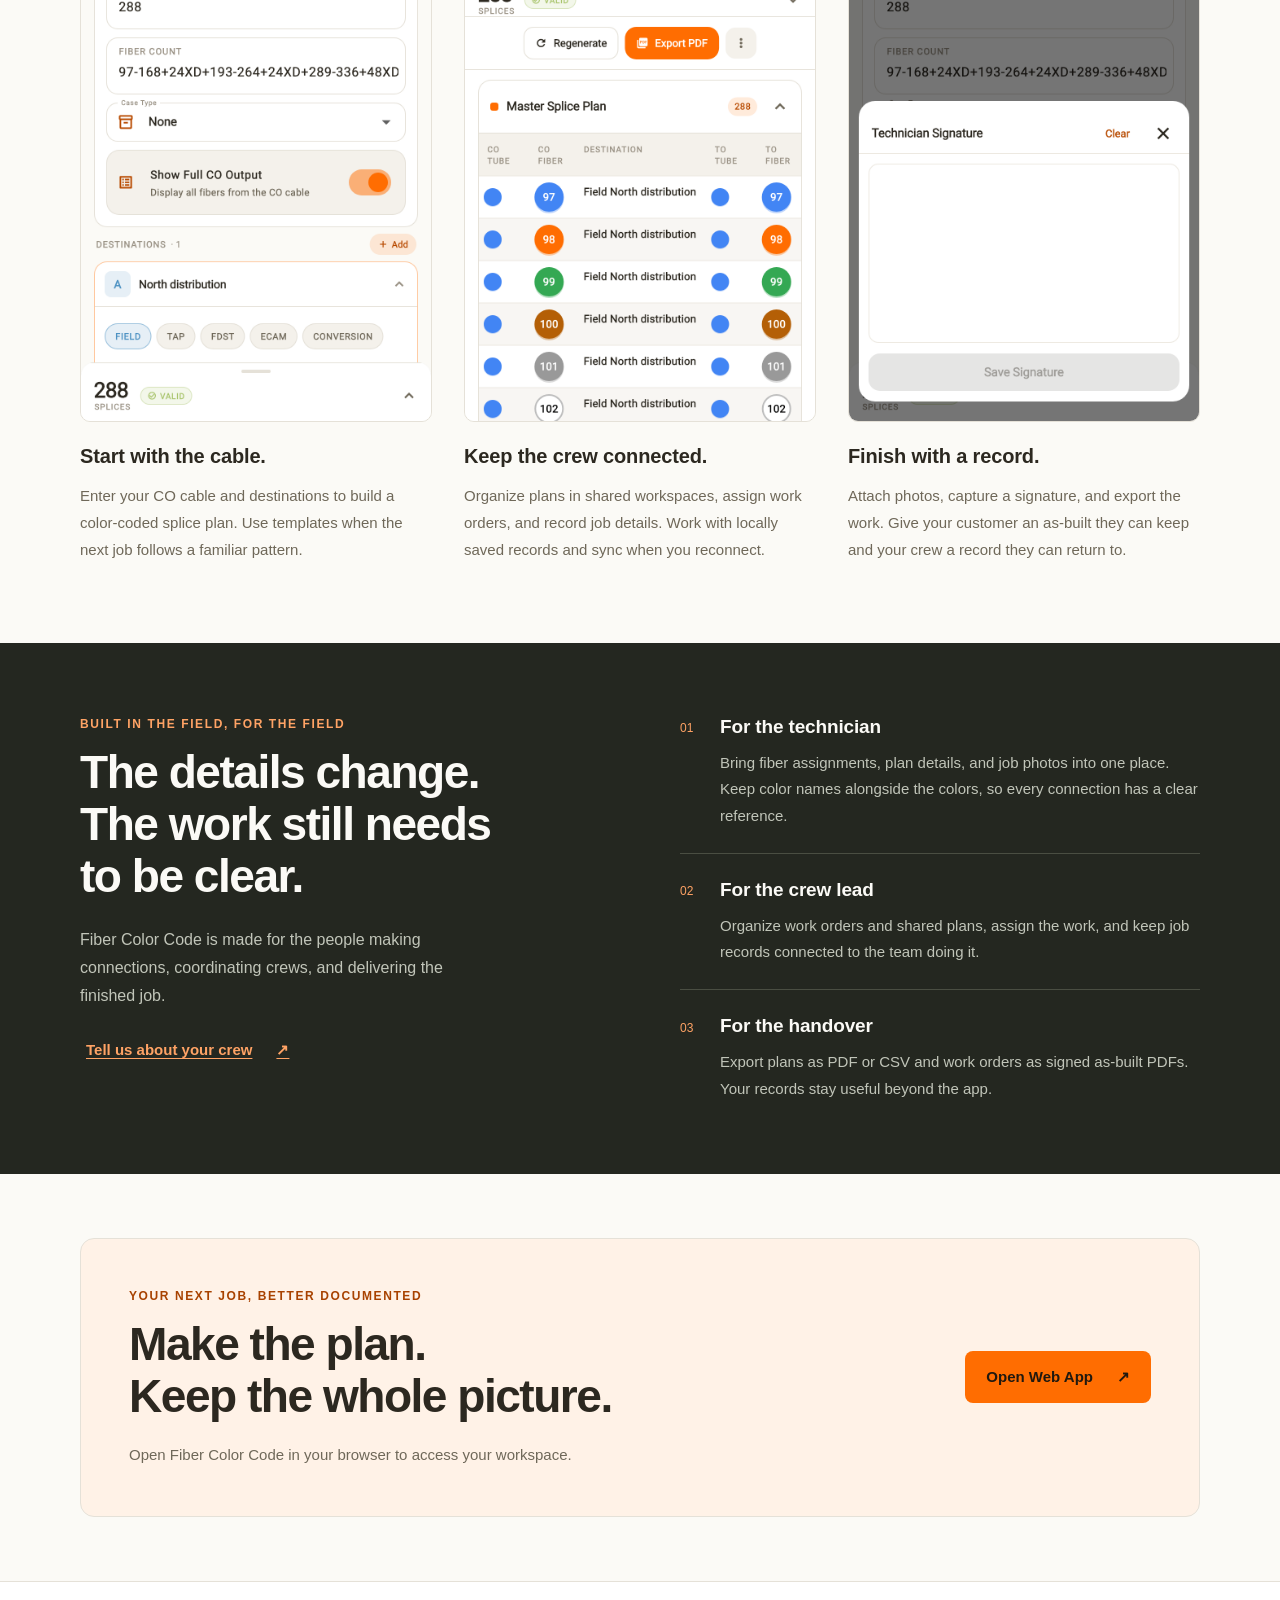
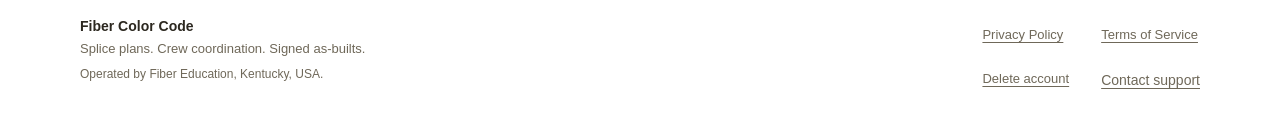
==== commit b69b2530: "Show complete workflow screenshots inline" ====
--- a/index.html
+++ b/index.html
@@ -8,7 +8,7 @@
 <link rel="icon" href="/favicon.svg?v=b155efc8fcce" type="image/svg+xml" sizes="any">
 <title>Fiber Color Code — Splice plans to signed as-builts</title>
 <meta name="description" content="Build color-coded splice plans, coordinate your crew, and export signed as-builts with Fiber Color Code.">
-<link rel="stylesheet" href="/style.css?v=096f1affa481">
+<link rel="stylesheet" href="/style.css?v=d819970feadd">
 <script src="/contact.js?v=d5b825970e53" defer></script>
 <script src="/image-viewer.js?v=59cd17def56f" defer></script>
 </head>
@@ -58,9 +58,9 @@
   <section class="workflow-section wrap" id="workflow" aria-labelledby="workflow-title">
     <div class="section-heading"><div><p class="eyebrow">A clearer way to work</p><h2 id="workflow-title">Plan it. Work it.<br>Put your name on it.</h2></div><p>The splice plan is just the start. Keep the job’s details together through the work and into the handover.</p></div>
     <div class="workflow-grid">
-      <article class="workflow-step"><span class="step-number">01 / PLAN</span><a class="screenshot-detail editor-detail" href="/assets/screenshots/plan-editor.png?v=f2ea2e2672f4"><img src="/assets/screenshots/plan-editor.png?v=f2ea2e2672f4" width="860" height="1800" alt="The actual plan editor with feeder cable and destination settings." loading="lazy" decoding="async"><span>View app screen <span aria-hidden="true">↗</span></span></a><h3>Start with the cable.</h3><p>Enter your CO cable and destinations to build a color-coded splice plan. Use templates when the next job follows a familiar pattern.</p></article>
-      <article class="workflow-step"><span class="step-number">02 / COORDINATE</span><a class="screenshot-detail results-detail" href="/assets/screenshots/splice-results.png?v=2e73257bfc4d"><img src="/assets/screenshots/splice-results.png?v=2e73257bfc4d" width="860" height="1800" alt="The actual color-coded master splice plan and its PDF export action." loading="lazy" decoding="async"><span>View app screen <span aria-hidden="true">↗</span></span></a><h3>Keep the crew connected.</h3><p>Organize plans in shared workspaces, assign work orders, and record job details. Work with locally saved records and sync when you reconnect.</p></article>
-      <article class="workflow-step"><span class="step-number">03 / HAND OVER</span><a class="screenshot-detail signature-detail" href="/assets/screenshots/technician-signature.png?v=12bd86e77040"><img src="/assets/screenshots/technician-signature.png?v=12bd86e77040" width="860" height="1800" alt="The actual technician signature screen with the drawing area and Save Signature button." loading="lazy" decoding="async"><span>View app screen <span aria-hidden="true">↗</span></span></a><h3>Finish with a record.</h3><p>Attach photos, capture a signature, and export the work. Give your customer an as-built they can keep and your crew a record they can return to.</p></article>
+      <article class="workflow-step"><span class="step-number">01 / PLAN</span><a class="screenshot-detail" href="/assets/screenshots/plan-editor.png?v=f2ea2e2672f4"><img src="/assets/screenshots/plan-editor.png?v=f2ea2e2672f4" width="860" height="1800" alt="The actual plan editor with feeder cable and destination settings." loading="lazy" decoding="async"></a><h3>Start with the cable.</h3><p>Enter your CO cable and destinations to build a color-coded splice plan. Use templates when the next job follows a familiar pattern.</p></article>
+      <article class="workflow-step"><span class="step-number">02 / COORDINATE</span><a class="screenshot-detail" href="/assets/screenshots/splice-results.png?v=2e73257bfc4d"><img src="/assets/screenshots/splice-results.png?v=2e73257bfc4d" width="860" height="1800" alt="The actual color-coded master splice plan and its PDF export action." loading="lazy" decoding="async"></a><h3>Keep the crew connected.</h3><p>Organize plans in shared workspaces, assign work orders, and record job details. Work with locally saved records and sync when you reconnect.</p></article>
+      <article class="workflow-step"><span class="step-number">03 / HAND OVER</span><a class="screenshot-detail" href="/assets/screenshots/technician-signature.png?v=12bd86e77040"><img src="/assets/screenshots/technician-signature.png?v=12bd86e77040" width="860" height="1800" alt="The actual technician signature screen with the drawing area and Save Signature button." loading="lazy" decoding="async"></a><h3>Finish with a record.</h3><p>Attach photos, capture a signature, and export the work. Give your customer an as-built they can keep and your crew a record they can return to.</p></article>
     </div>
   </section>
 
--- a/style.css
+++ b/style.css
@@ -274,12 +274,8 @@
 .screen-editor { right: 0; top: 5%; z-index: 2; }
 .screen-results { left: 0; top: 0; width: 55%; }
 .app-showcase figcaption { margin-top: 1rem; text-align: center; font-size: 12px; line-height: 1.6; color: var(--textDim); }
-.screenshot-detail { display: block; position: relative; height: 230px; margin: 1rem 0 1.4rem; overflow: hidden; border: 1px solid var(--stroke); border-radius: 10px; background: #fbfaf6; }
-.screenshot-detail img { display: block; width: 100%; height: 100%; object-fit: cover; }
-.editor-detail img { object-position: center 48%; }
-.results-detail img { object-position: center 72%; }
-.signature-detail img { object-position: center 80%; }
-.screenshot-detail > span { position: absolute; bottom: .7rem; right: .7rem; padding: .35rem .6rem; font-size: 12px; font-weight: 600; background: var(--surface1); color: var(--accentText); border: 1px solid var(--stroke); border-radius: 5px; }
+.screenshot-detail { display: block; margin: 1rem 0 1.4rem; overflow: hidden; border: 1px solid var(--stroke); border-radius: 10px; background: #fbfaf6; }
+.screenshot-detail img { display: block; width: 100%; height: auto; }
 .screenshot-detail:hover { border-color: var(--accentText); }
 @media (max-width: 900px) {
   .app-showcase { width: 100%; max-width: 33rem; justify-self: center; }
@@ -289,7 +285,6 @@
   .app-screens { aspect-ratio: .72; }
   .app-screen { border-radius: 12px; border-width: 3px; }
   .app-showcase figcaption { max-width: 20rem; margin-inline: auto; }
-  .screenshot-detail { height: 240px; }
 }
 @media print {
   .app-showcase { max-width: 25rem; }
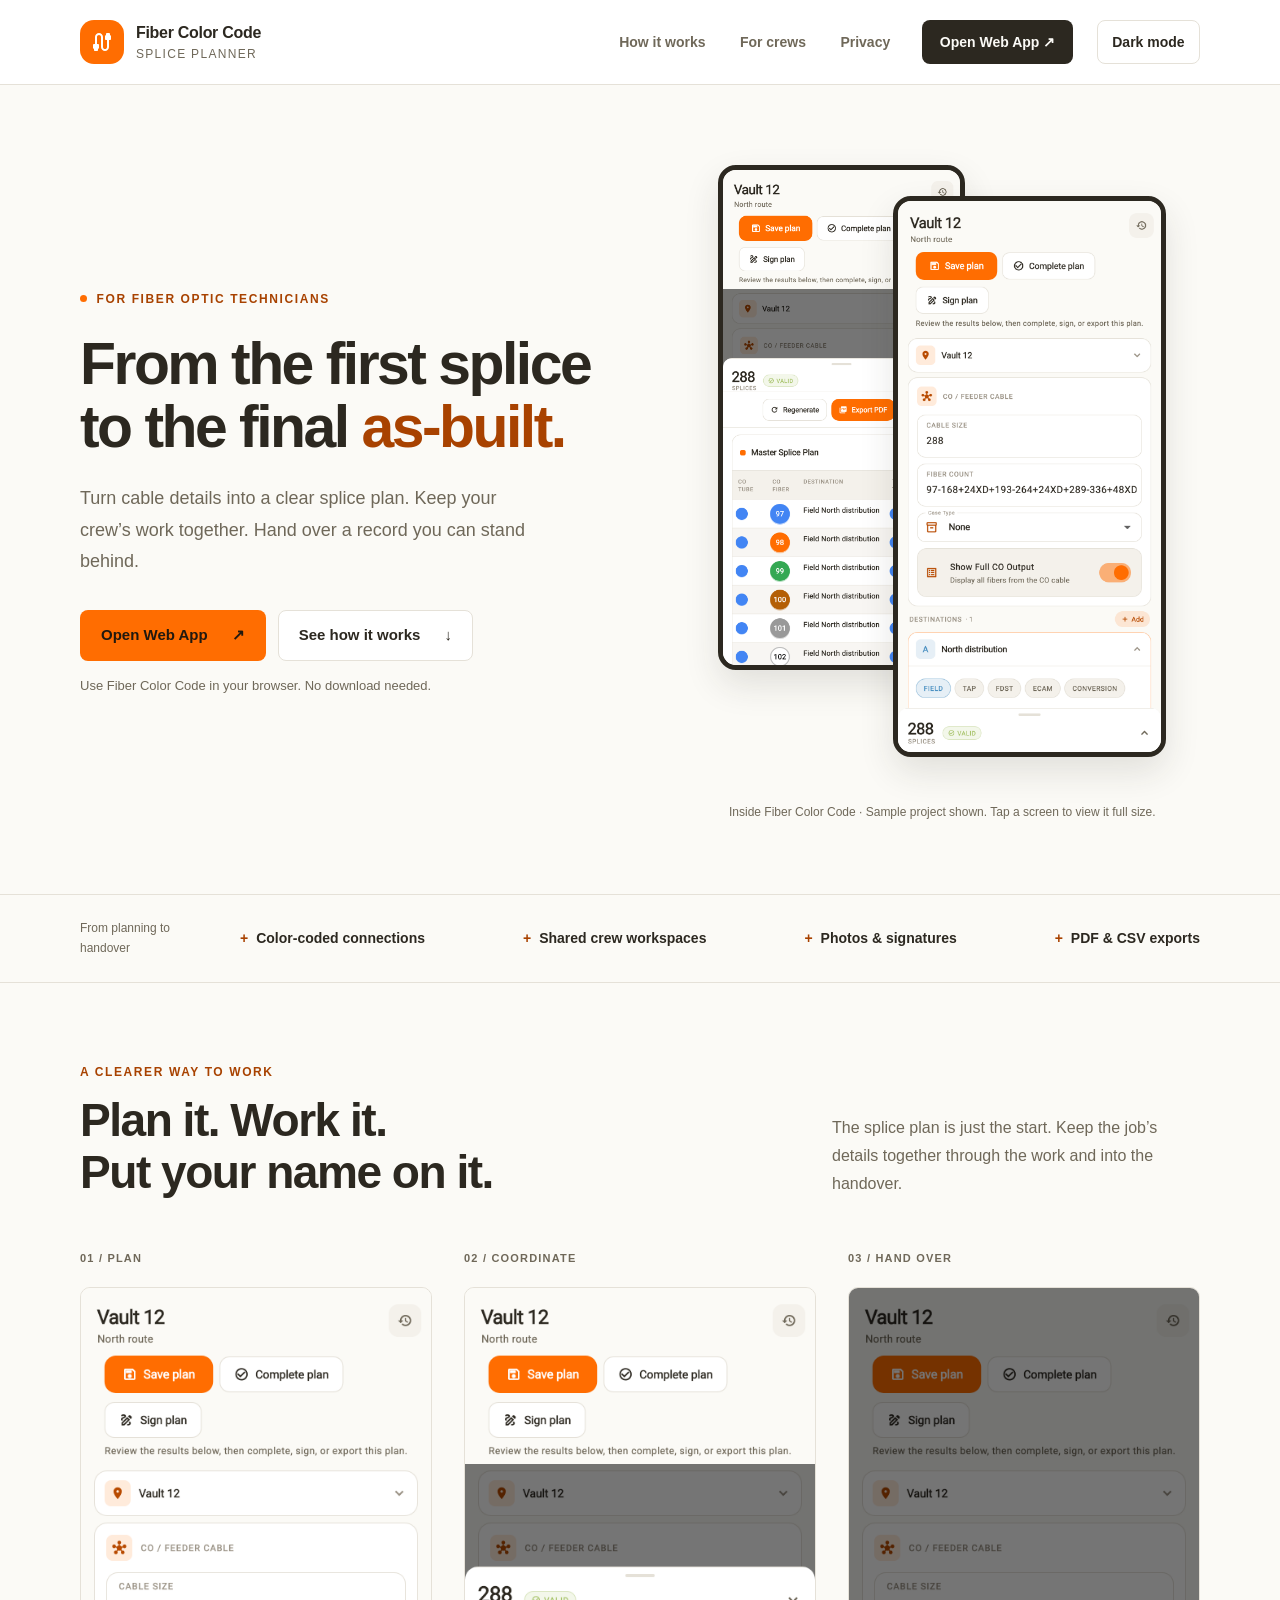
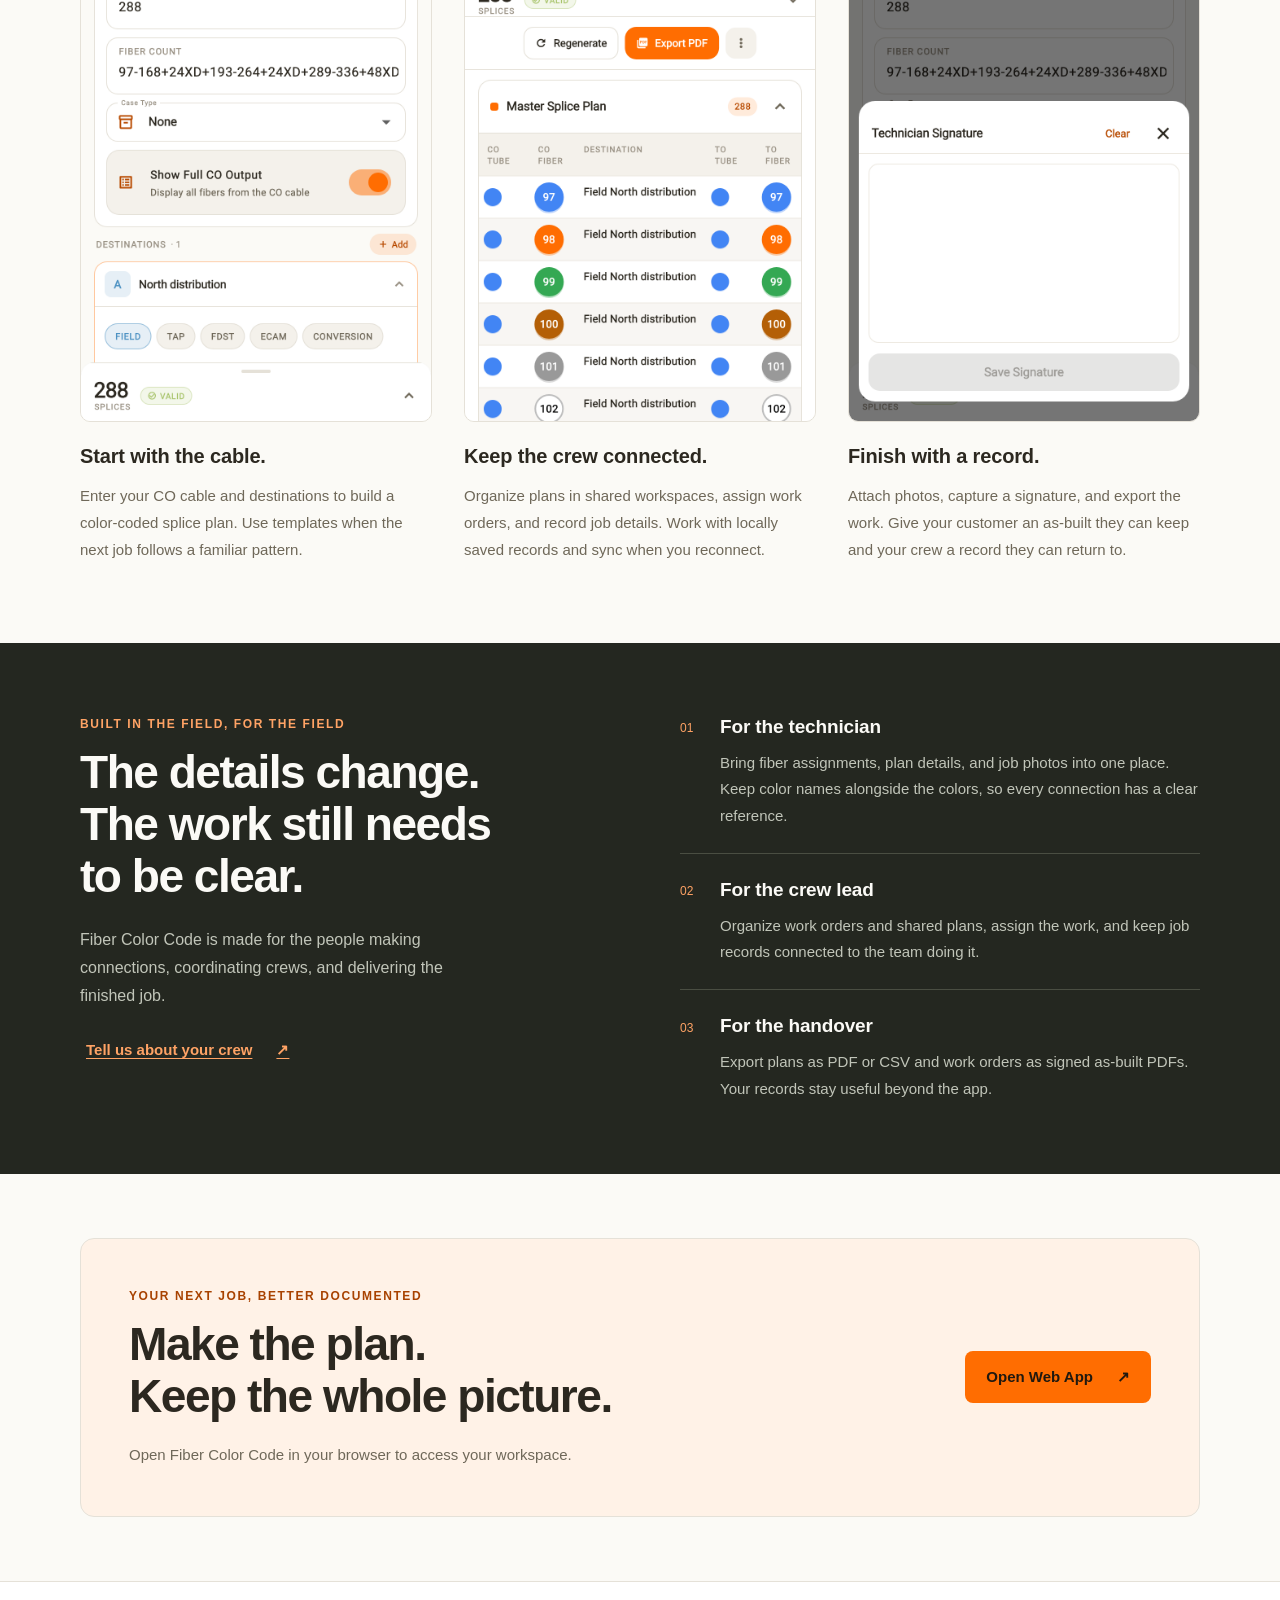
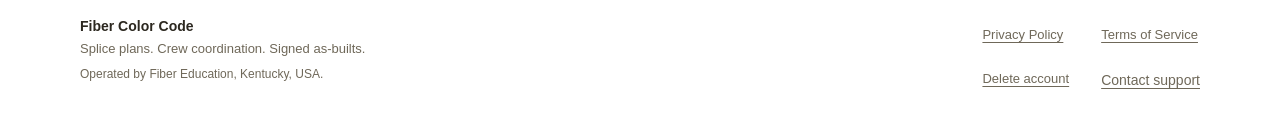
==== commit dc16b4d8: "Add persistent light and dark mode toggle across site" ====
--- a/index.html
+++ b/index.html
@@ -8,7 +8,8 @@
 <link rel="icon" href="/favicon.svg?v=b155efc8fcce" type="image/svg+xml" sizes="any">
 <title>Fiber Color Code — Splice plans to signed as-builts</title>
 <meta name="description" content="Build color-coded splice plans, coordinate your crew, and export signed as-builts with Fiber Color Code.">
-<link rel="stylesheet" href="/style.css?v=d819970feadd">
+<script src="/theme.js?v=93d8e7104932"></script>
+<link rel="stylesheet" href="/style.css?v=bb9ec3a3b790">
 <script src="/contact.js?v=d5b825970e53" defer></script>
 <script src="/image-viewer.js?v=59cd17def56f" defer></script>
 </head>
@@ -28,6 +29,7 @@
     <a href="/privacy/">Privacy</a>
     <a class="nav-cta" href="https://web.fibercolorcode.app/">Open Web App <span aria-hidden="true">↗</span></a>
   </nav>
+  <button class="theme-toggle" type="button" data-theme-toggle hidden>Change theme</button>
 </div></header>
 
 <main id="main" tabindex="-1">
--- a/style.css
+++ b/style.css
@@ -57,10 +57,12 @@
 .brand .words { display: flex; flex-direction: column; gap: 5px; }
 .brand .name { font-size: 16px; line-height: 1.2; font-weight: 750; letter-spacing: -.3px; color: var(--text); }
 .brand .tag { font-size: 12px; letter-spacing: 1.3px; line-height: 1.2; color: var(--textDim); }
-header.site nav { display: flex; gap: .35rem; flex-wrap: wrap; }
+header.site nav { margin-left: auto; display: flex; gap: .35rem; flex-wrap: wrap; }
 header.site nav a { padding: .6rem .9rem; font-size: 14px; font-weight: 600; color: var(--textDim); text-decoration: none; border-radius: 8px; }
 header.site nav a:hover { background: var(--surface2); color: var(--text); }
 header.site nav a[aria-current="page"] { background: var(--accentSoft); color: var(--accentText); }
+.theme-toggle { flex-shrink: 0; min-height: 44px; padding: .6rem .9rem; border: 1px solid var(--stroke); border-radius: 8px; background: var(--surface1); color: var(--text); font-size: 14px; font-weight: 600; line-height: 1.5; }
+.theme-toggle:hover { background: var(--surface2); }
 h1, h2, h3 { line-height: 1.25; text-wrap: balance; }
 h1 { font-size: clamp(2.2rem, 4.5vw, 3.4rem); margin: 0 0 1rem; letter-spacing: -1.6px; font-weight: 750; }
 h2 { font-size: 1.35rem; margin: 2.75rem 0 1rem; letter-spacing: -.45px; }
@@ -138,7 +140,8 @@
 @media (max-width: 900px) {
   .wrap { padding: 2rem 1.25rem 3rem; }
   header.site .wrap { flex-wrap: wrap; gap: 1rem; padding-top: 1rem; padding-bottom: .75rem; }
-  header.site nav { width: 100%; gap: .25rem; }
+  .theme-toggle { margin-left: auto; }
+  header.site nav { order: 3; width: 100%; gap: .25rem; }
   header.site nav a { flex: 1 1 auto; white-space: nowrap; text-align: center; padding: .65rem .4rem; }
   .document { display: block; }
   .document-header { padding-bottom: 1.75rem; margin-bottom: 1.5rem; }
@@ -162,7 +165,7 @@
   table { min-width: 32rem; }
 }
 @media print {
-  :root { color-scheme: light; --bg: #fff; --surface1: #fff; --surface2: #f5f5f5; --text: #000; --textDim: #333; --stroke: #ccc; --accentText: #000; --accentSoft: #f5f5f5; }
+  :root, :root[data-theme] { color-scheme: light; --bg: #fff; --surface1: #fff; --surface2: #f5f5f5; --text: #000; --textDim: #333; --stroke: #ccc; --accentText: #000; --accentSoft: #f5f5f5; }
   header.site, footer.site, .skip, .toc-desktop, .toc-mobile, .back-link, .back-top { display: none; }
   body { font-size: 11pt; line-height: 1.55; }
   .wrap { max-width: none; padding: 0; }
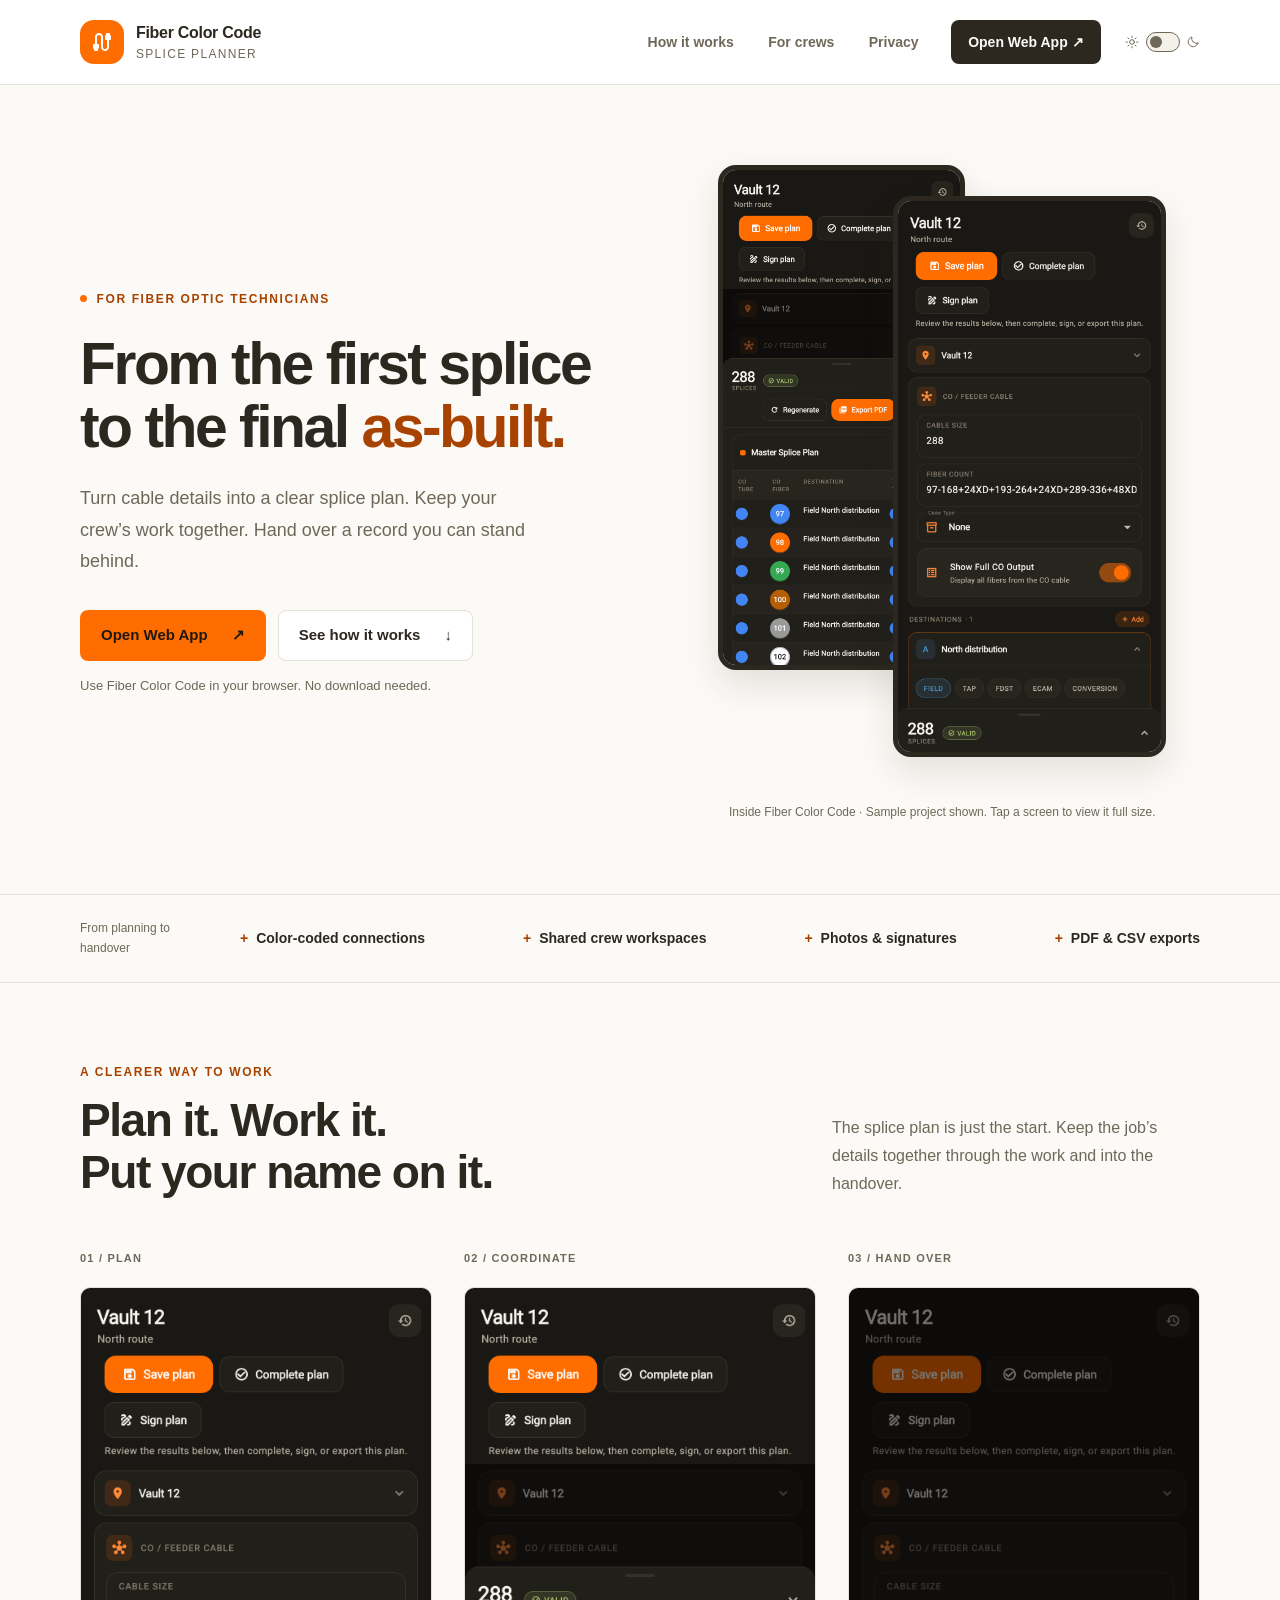
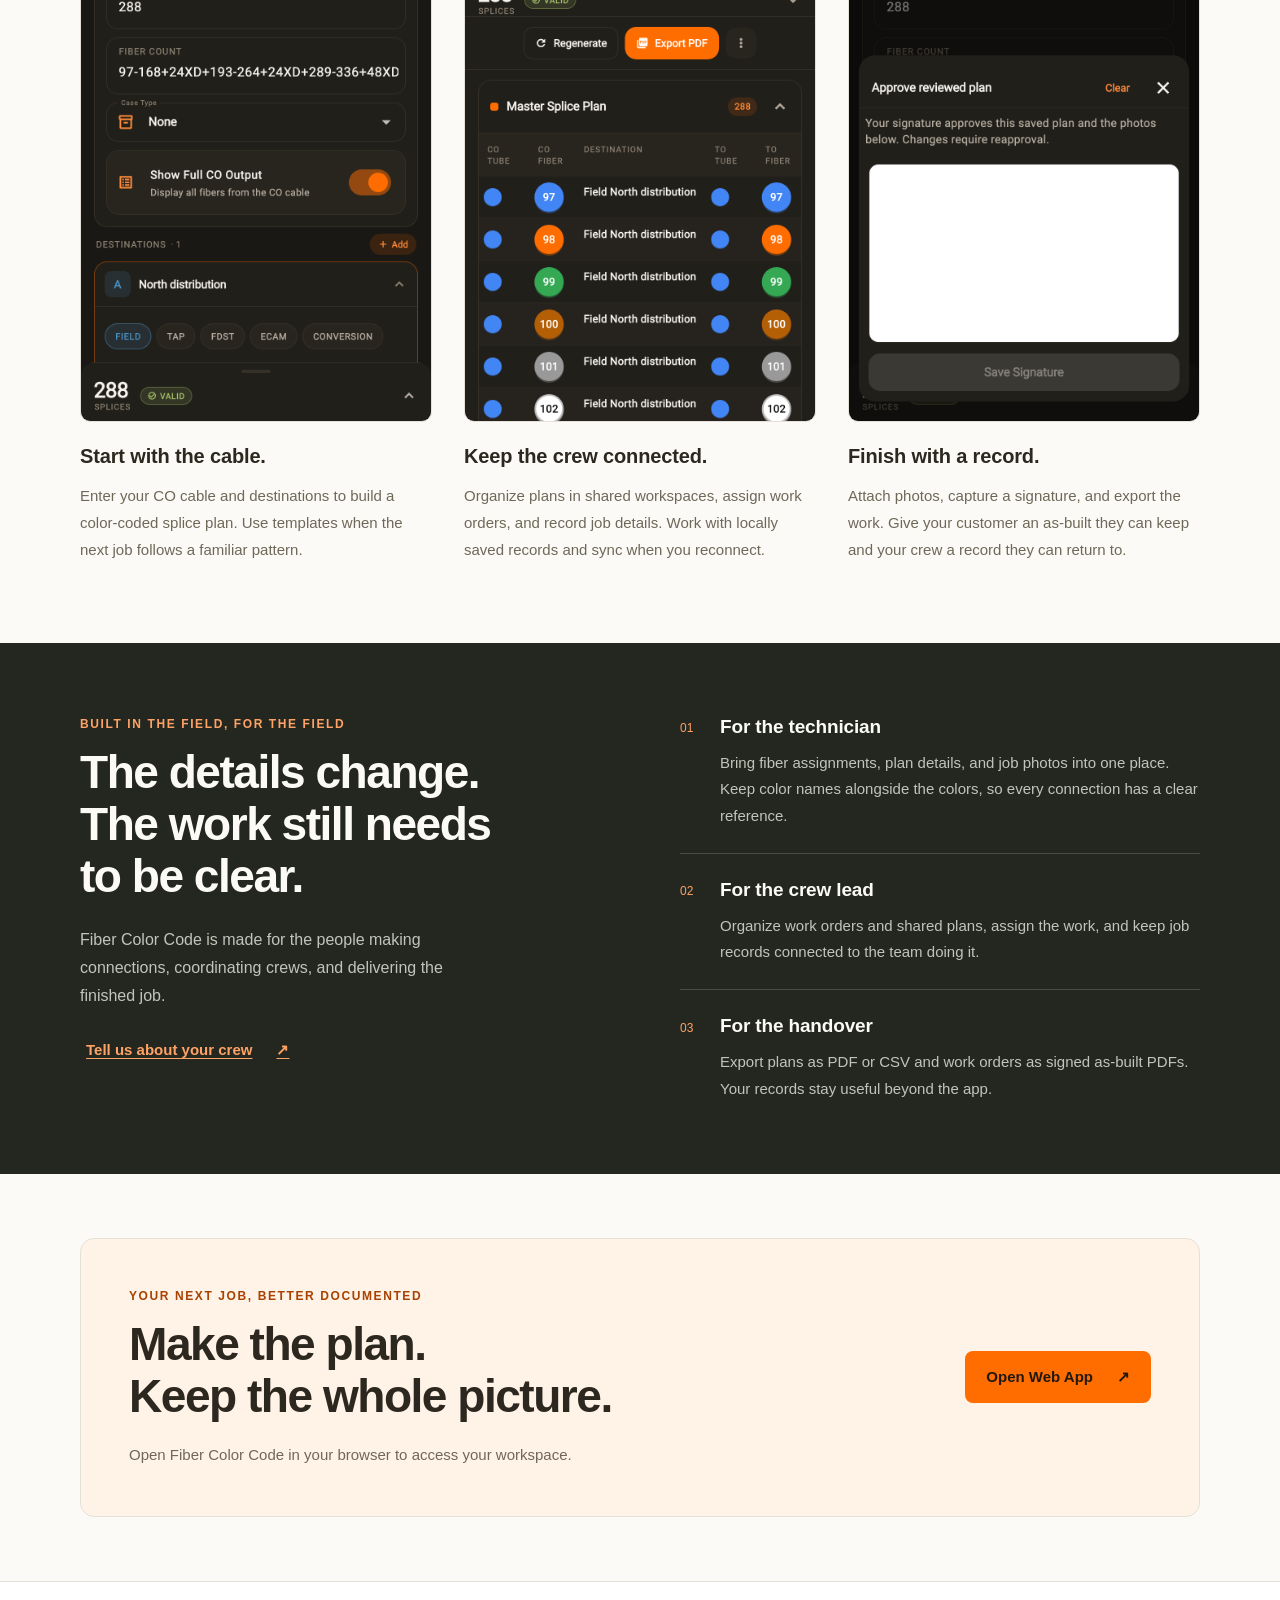
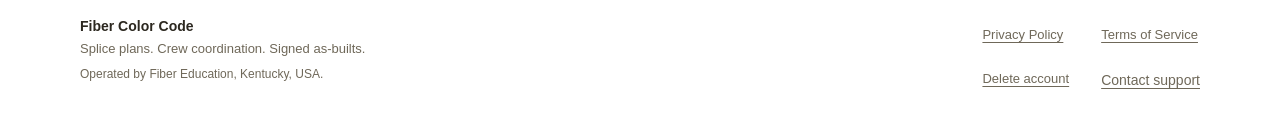
==== commit f4605b40: "Pair themes with contrasting app captures and a subtle switch" ====
--- a/index.html
+++ b/index.html
@@ -8,8 +8,8 @@
 <link rel="icon" href="/favicon.svg?v=b155efc8fcce" type="image/svg+xml" sizes="any">
 <title>Fiber Color Code — Splice plans to signed as-builts</title>
 <meta name="description" content="Build color-coded splice plans, coordinate your crew, and export signed as-builts with Fiber Color Code.">
-<script src="/theme.js?v=93d8e7104932"></script>
-<link rel="stylesheet" href="/style.css?v=bb9ec3a3b790">
+<script src="/theme.js?v=9949fc808c79"></script>
+<link rel="stylesheet" href="/style.css?v=eed533dd60e6">
 <script src="/contact.js?v=d5b825970e53" defer></script>
 <script src="/image-viewer.js?v=59cd17def56f" defer></script>
 </head>
@@ -29,7 +29,11 @@
     <a href="/privacy/">Privacy</a>
     <a class="nav-cta" href="https://web.fibercolorcode.app/">Open Web App <span aria-hidden="true">↗</span></a>
   </nav>
-  <button class="theme-toggle" type="button" data-theme-toggle hidden>Change theme</button>
+  <label class="theme-toggle" hidden>
+    <svg viewBox="0 0 24 24" aria-hidden="true"><circle cx="12" cy="12" r="4"/><path d="M12 2v2m0 16v2M2 12h2m16 0h2M5 5l1.4 1.4m11.2 11.2L19 19M5 19l1.4-1.4M17.6 6.4 19 5"/></svg>
+    <input type="checkbox" role="switch" aria-label="Dark mode" data-theme-toggle>
+    <svg viewBox="0 0 24 24" aria-hidden="true"><path d="M20.5 14a8.5 8.5 0 0 1-10.5-10.5A8.5 8.5 0 1 0 20.5 14Z"/></svg>
+  </label>
 </div></header>
 
 <main id="main" tabindex="-1">
@@ -46,8 +50,8 @@
     </div>
     <figure class="app-showcase">
       <div class="app-screens">
-        <a class="app-screen screen-editor" href="/assets/screenshots/plan-editor.png?v=f2ea2e2672f4" aria-label="View full screenshot of the plan editor"><img src="/assets/screenshots/plan-editor.png?v=f2ea2e2672f4" width="860" height="1800" alt="Fiber Color Code plan editor showing Vault 12, a 288-fiber feeder cable with count 97-168+24XD+193-264+24XD+289-336+48XD, and the North distribution destination." decoding="async"></a>
-        <a class="app-screen screen-results" href="/assets/screenshots/splice-results.png?v=2e73257bfc4d" aria-label="View full screenshot of the splice results"><img src="/assets/screenshots/splice-results.png?v=2e73257bfc4d" width="860" height="1800" alt="The app’s master splice plan with color-coded tube and fiber assignments, 288 fiber positions, and PDF export." fetchpriority="high" decoding="async"></a>
+        <a class="app-screen screen-editor" href="/assets/screenshots/plan-editor.png?v=f2ea2e2672f4" data-light-image="/assets/screenshots/plan-editor.png?v=f2ea2e2672f4" data-dark-image="/assets/screenshots/plan-editor-dark.png?v=e7e18ad6f2c4" aria-label="View full screenshot of the plan editor"><img src="/assets/screenshots/plan-editor.png?v=f2ea2e2672f4" width="860" height="1800" alt="Fiber Color Code plan editor showing Vault 12, a 288-fiber feeder cable with count 97-168+24XD+193-264+24XD+289-336+48XD, and the North distribution destination." decoding="async"></a>
+        <a class="app-screen screen-results" href="/assets/screenshots/splice-results.png?v=2e73257bfc4d" data-light-image="/assets/screenshots/splice-results.png?v=2e73257bfc4d" data-dark-image="/assets/screenshots/splice-results-dark.png?v=d4dca210e602" aria-label="View full screenshot of the splice results"><img src="/assets/screenshots/splice-results.png?v=2e73257bfc4d" width="860" height="1800" alt="The app’s master splice plan with color-coded tube and fiber assignments, 288 fiber positions, and PDF export." fetchpriority="high" decoding="async"></a>
       </div>
       <figcaption>Inside Fiber Color Code · Sample project shown. Tap a screen to view it full size.</figcaption>
     </figure>
@@ -60,9 +64,9 @@
   <section class="workflow-section wrap" id="workflow" aria-labelledby="workflow-title">
     <div class="section-heading"><div><p class="eyebrow">A clearer way to work</p><h2 id="workflow-title">Plan it. Work it.<br>Put your name on it.</h2></div><p>The splice plan is just the start. Keep the job’s details together through the work and into the handover.</p></div>
     <div class="workflow-grid">
-      <article class="workflow-step"><span class="step-number">01 / PLAN</span><a class="screenshot-detail" href="/assets/screenshots/plan-editor.png?v=f2ea2e2672f4"><img src="/assets/screenshots/plan-editor.png?v=f2ea2e2672f4" width="860" height="1800" alt="The actual plan editor with feeder cable and destination settings." loading="lazy" decoding="async"></a><h3>Start with the cable.</h3><p>Enter your CO cable and destinations to build a color-coded splice plan. Use templates when the next job follows a familiar pattern.</p></article>
-      <article class="workflow-step"><span class="step-number">02 / COORDINATE</span><a class="screenshot-detail" href="/assets/screenshots/splice-results.png?v=2e73257bfc4d"><img src="/assets/screenshots/splice-results.png?v=2e73257bfc4d" width="860" height="1800" alt="The actual color-coded master splice plan and its PDF export action." loading="lazy" decoding="async"></a><h3>Keep the crew connected.</h3><p>Organize plans in shared workspaces, assign work orders, and record job details. Work with locally saved records and sync when you reconnect.</p></article>
-      <article class="workflow-step"><span class="step-number">03 / HAND OVER</span><a class="screenshot-detail" href="/assets/screenshots/technician-signature.png?v=12bd86e77040"><img src="/assets/screenshots/technician-signature.png?v=12bd86e77040" width="860" height="1800" alt="The actual technician signature screen with the drawing area and Save Signature button." loading="lazy" decoding="async"></a><h3>Finish with a record.</h3><p>Attach photos, capture a signature, and export the work. Give your customer an as-built they can keep and your crew a record they can return to.</p></article>
+      <article class="workflow-step"><span class="step-number">01 / PLAN</span><a class="screenshot-detail" href="/assets/screenshots/plan-editor.png?v=f2ea2e2672f4" data-light-image="/assets/screenshots/plan-editor.png?v=f2ea2e2672f4" data-dark-image="/assets/screenshots/plan-editor-dark.png?v=e7e18ad6f2c4"><img src="/assets/screenshots/plan-editor.png?v=f2ea2e2672f4" width="860" height="1800" alt="The actual plan editor with feeder cable and destination settings." loading="lazy" decoding="async"></a><h3>Start with the cable.</h3><p>Enter your CO cable and destinations to build a color-coded splice plan. Use templates when the next job follows a familiar pattern.</p></article>
+      <article class="workflow-step"><span class="step-number">02 / COORDINATE</span><a class="screenshot-detail" href="/assets/screenshots/splice-results.png?v=2e73257bfc4d" data-light-image="/assets/screenshots/splice-results.png?v=2e73257bfc4d" data-dark-image="/assets/screenshots/splice-results-dark.png?v=d4dca210e602"><img src="/assets/screenshots/splice-results.png?v=2e73257bfc4d" width="860" height="1800" alt="The actual color-coded master splice plan and its PDF export action." loading="lazy" decoding="async"></a><h3>Keep the crew connected.</h3><p>Organize plans in shared workspaces, assign work orders, and record job details. Work with locally saved records and sync when you reconnect.</p></article>
+      <article class="workflow-step"><span class="step-number">03 / HAND OVER</span><a class="screenshot-detail" href="/assets/screenshots/technician-signature.png?v=62d51d5442ff" data-light-image="/assets/screenshots/technician-signature.png?v=62d51d5442ff" data-dark-image="/assets/screenshots/technician-signature-dark.png?v=43ca50e4ab74"><img src="/assets/screenshots/technician-signature.png?v=62d51d5442ff" width="860" height="1800" alt="The actual technician signature screen with the drawing area and Save Signature button." loading="lazy" decoding="async"></a><h3>Finish with a record.</h3><p>Attach photos, capture a signature, and export the work. Give your customer an as-built they can keep and your crew a record they can return to.</p></article>
     </div>
   </section>
 
--- a/style.css
+++ b/style.css
@@ -61,8 +61,15 @@
 header.site nav a { padding: .6rem .9rem; font-size: 14px; font-weight: 600; color: var(--textDim); text-decoration: none; border-radius: 8px; }
 header.site nav a:hover { background: var(--surface2); color: var(--text); }
 header.site nav a[aria-current="page"] { background: var(--accentSoft); color: var(--accentText); }
-.theme-toggle { flex-shrink: 0; min-height: 44px; padding: .6rem .9rem; border: 1px solid var(--stroke); border-radius: 8px; background: var(--surface1); color: var(--text); font-size: 14px; font-weight: 600; line-height: 1.5; }
-.theme-toggle:hover { background: var(--surface2); }
+.theme-toggle { flex-shrink: 0; display: flex; align-items: center; gap: .4rem; min-height: 44px; color: var(--textDim); cursor: pointer; }
+.theme-toggle[hidden] { display: none; }
+.theme-toggle svg { width: 14px; height: 14px; fill: none; stroke: currentColor; stroke-width: 1.7; stroke-linecap: round; stroke-linejoin: round; }
+.theme-toggle input { appearance: none; position: relative; width: 34px; height: 20px; margin: 0; border: 1px solid var(--textDim); border-radius: 20px; background: var(--surface2); cursor: pointer; }
+.theme-toggle input::before { content: ""; position: absolute; width: 12px; height: 12px; top: 3px; left: 3px; border-radius: 50%; background: var(--textDim); }
+.theme-toggle input:checked::before { transform: translateX(14px); }
+@media (prefers-reduced-motion: no-preference) {
+  .theme-toggle input::before { transition: transform 150ms ease; }
+}
 h1, h2, h3 { line-height: 1.25; text-wrap: balance; }
 h1 { font-size: clamp(2.2rem, 4.5vw, 3.4rem); margin: 0 0 1rem; letter-spacing: -1.6px; font-weight: 750; }
 h2 { font-size: 1.35rem; margin: 2.75rem 0 1rem; letter-spacing: -.45px; }
